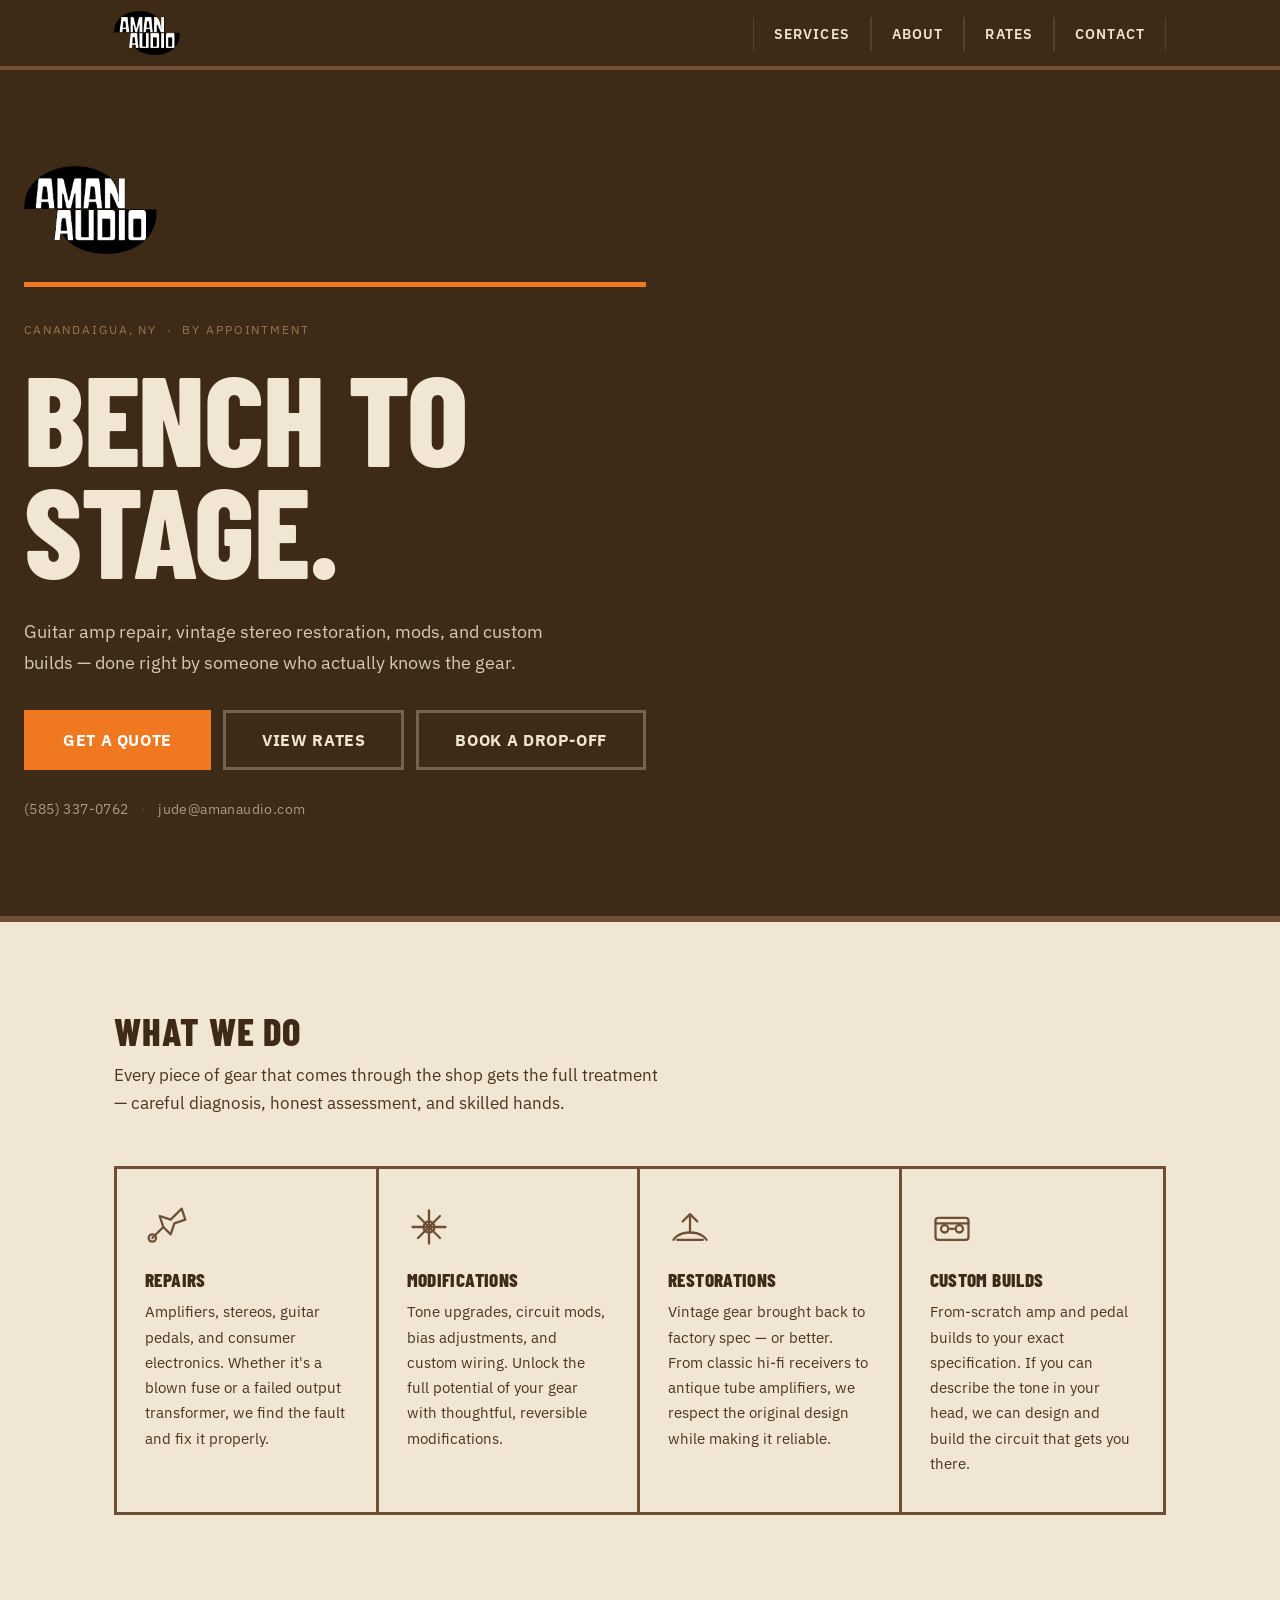
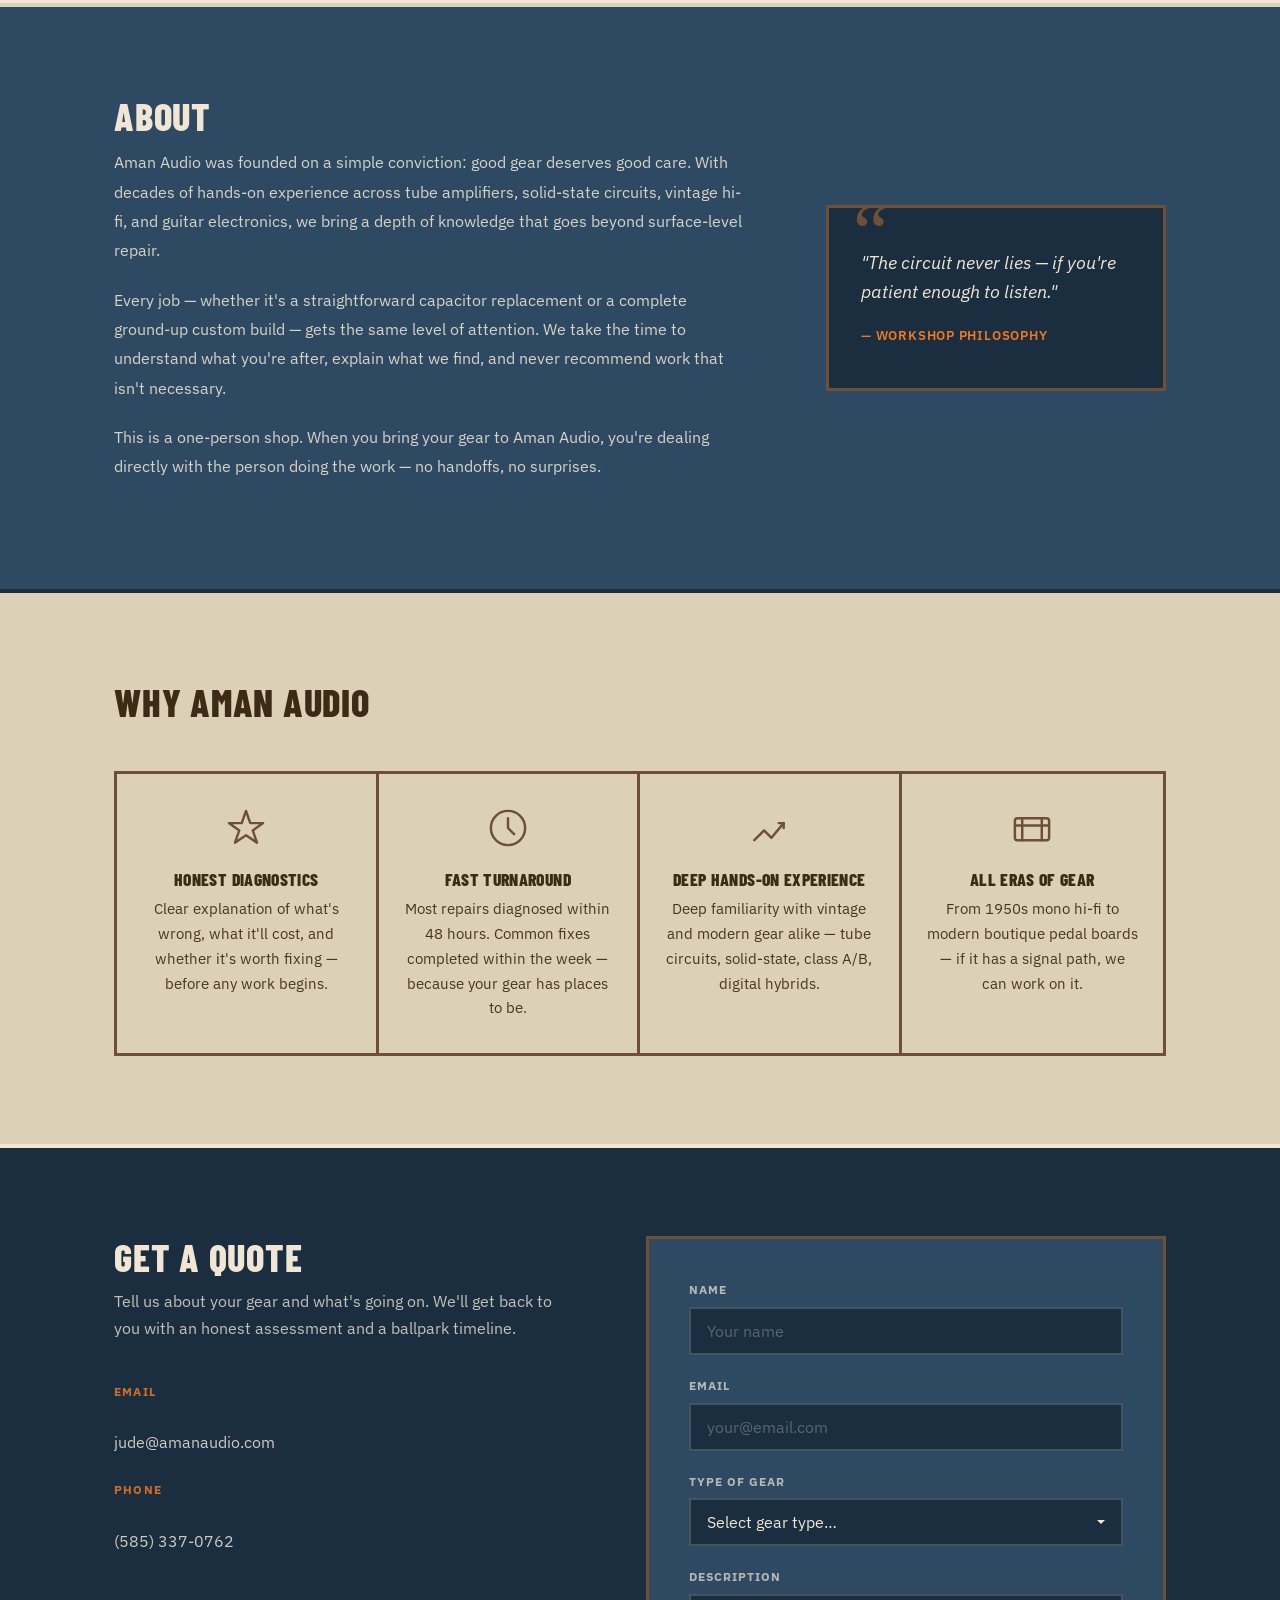
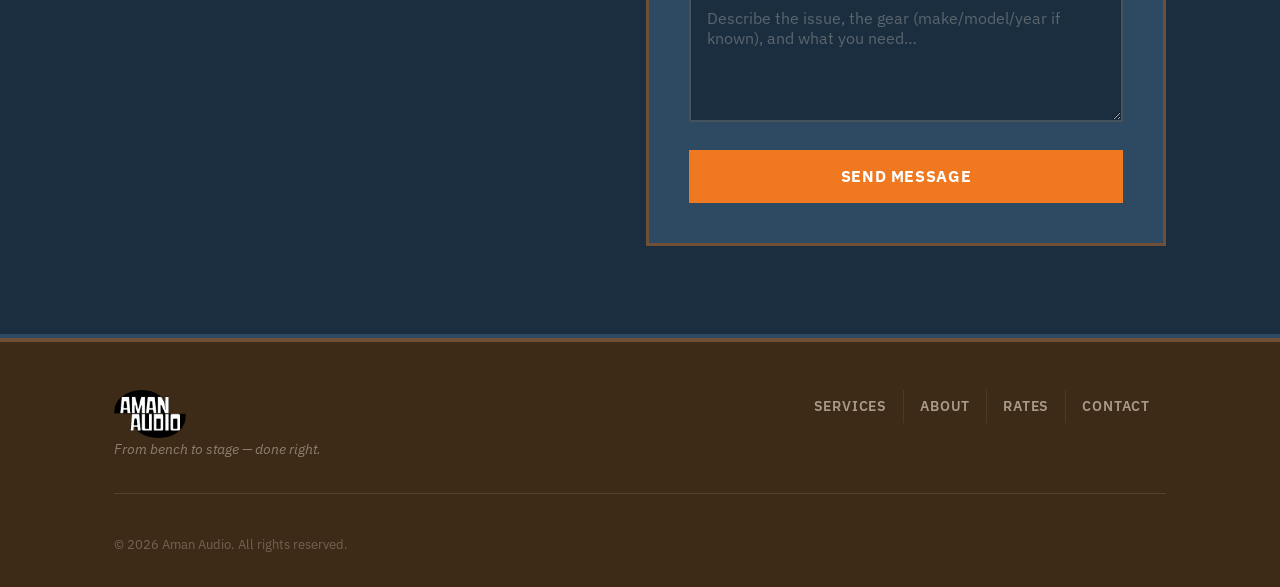
==== index.html @ 3441ac10 "Restore original brown/cream/blue color scheme and fonts Reverts main site back to Barlow Condensed " ====
<!DOCTYPE html>
<html lang="en">
<head>
  <meta charset="UTF-8" />
  <meta name="viewport" content="width=device-width, initial-scale=1.0" />
  <title>Aman Audio | Guitar Amp Repair, Stereo Restoration &amp; Custom Builds</title>
  <meta name="description" content="Expert guitar amplifier repair, vintage stereo restoration, electronics mods, and custom builds. Aman Audio — honest diagnostics, fast turnaround." />

  <!-- Canonical -->
  <link rel="canonical" href="https://amanaudio.com/" />

  <!-- Open Graph -->
  <meta property="og:type" content="website" />
  <meta property="og:title" content="Aman Audio | Guitar Amp Repair, Stereo Restoration &amp; Custom Builds" />
  <meta property="og:description" content="Expert guitar amplifier repair, vintage stereo restoration, electronics mods, and custom builds. Aman Audio — honest diagnostics, fast turnaround." />
  <meta property="og:image" content="https://amanaudio.com/logo.png" />
  <meta property="og:url" content="https://amanaudio.com/" />

  <!-- Twitter Card -->
  <meta name="twitter:card" content="summary" />
  <meta name="twitter:title" content="Aman Audio | Guitar Amp Repair, Stereo Restoration &amp; Custom Builds" />
  <meta name="twitter:description" content="Expert guitar amplifier repair, vintage stereo restoration, electronics mods, and custom builds. Aman Audio — honest diagnostics, fast turnaround." />

  <!-- Structured Data: LocalBusiness -->
  <script type="application/ld+json">
  {
    "@context": "https://schema.org",
    "@type": "LocalBusiness",
    "name": "Aman Audio",
    "description": "Expert guitar amplifier repair, vintage stereo restoration, electronics modifications, and custom builds.",
    "url": "https://amanaudio.com/",
    "image": "https://amanaudio.com/logo.png",
    "telephone": "+15853370762",
    "email": "jude@amanaudio.com",
    "serviceType": [
      "Guitar Amplifier Repair",
      "Stereo Restoration",
      "Electronics Modification",
      "Custom Builds",
      "Guitar Pedal Repair"
    ],
    "slogan": "From bench to stage — done right."
  }
  </script>

  <link rel="preconnect" href="https://fonts.googleapis.com" />
  <link rel="preconnect" href="https://fonts.gstatic.com" crossorigin />
  <link href="https://fonts.googleapis.com/css2?family=Barlow+Condensed:wght@700;800&family=IBM+Plex+Sans:wght@400;500;600&display=swap" rel="stylesheet" />
  <link rel="stylesheet" href="style.css" />
</head>
<body>

  <!-- HEADER / NAV -->
  <header class="site-header" id="top">
    <nav class="nav-inner">
      <a href="#top" class="logo"><img src="logo-bw.png" alt="Aman Audio" class="logo-img" /></a>
      <button class="nav-toggle" aria-label="Toggle navigation" aria-expanded="false">
        <span></span><span></span><span></span>
      </button>
      <ul class="nav-links">
        <li><a href="#services">Services</a></li>
        <li><a href="#about">About</a></li>
        <li><a href="rates.html">Rates</a></li>
        <li><a href="#contact">Contact</a></li>
      </ul>
    </nav>
  </header>

  <main>

    <!-- HERO -->
    <section class="hero" id="hero">
      <div class="hero-content">
        <img src="logo-bw.png" alt="Aman Audio" class="hero-logo" />
        <div class="hero-rule"></div>
        <div class="hero-location">Canandaigua, NY &nbsp;·&nbsp; By Appointment</div>
        <h1 class="hero-title">BENCH TO<br>STAGE.</h1>
        <p class="hero-body">
          Guitar amp repair, vintage stereo restoration, mods, and custom builds —
          done right by someone who actually knows the gear.
        </p>
        <div class="hero-actions">
          <a href="#contact" class="btn btn-primary">Get a Quote</a>
          <a href="rates.html" class="btn btn-secondary">View Rates</a>
          <a href="https://calendly.com/jude-aman123/30min" class="btn btn-secondary" target="_blank" rel="noopener">Book a Drop-Off</a>
        </div>
        <div class="hero-contact">
          <a href="tel:+15853370762">(585) 337-0762</a>
          <span class="hero-contact-divider">·</span>
          <a href="mailto:jude@amanaudio.com">jude@amanaudio.com</a>
        </div>
      </div>
    </section>

    <!-- SERVICES -->
    <section class="services" id="services">
      <div class="container">
        <h2 class="section-title">What We Do</h2>
        <p class="section-subtitle">Every piece of gear that comes through the shop gets the full treatment — careful diagnosis, honest assessment, and skilled hands.</p>
        <div class="services-grid">

          <article class="service-card">
            <div class="service-icon">
              <svg viewBox="0 0 48 48" fill="none" xmlns="http://www.w3.org/2000/svg" aria-hidden="true">
                <path d="M8 36L20 24M20 24L16 12L28 16L40 4L44 16L32 20L28 32L20 24Z" stroke="currentColor" stroke-width="2.5" stroke-linecap="round" stroke-linejoin="round"/>
                <circle cx="8" cy="36" r="4" stroke="currentColor" stroke-width="2.5"/>
              </svg>
            </div>
            <h3>Repairs</h3>
            <p>Amplifiers, stereos, guitar pedals, and consumer electronics. Whether it's a blown fuse or a failed output transformer, we find the fault and fix it properly.</p>
          </article>

          <article class="service-card">
            <div class="service-icon">
              <svg viewBox="0 0 48 48" fill="none" xmlns="http://www.w3.org/2000/svg" aria-hidden="true">
                <path d="M6 24H42M24 6V42M12 12L36 36M36 12L12 36" stroke="currentColor" stroke-width="2.5" stroke-linecap="round"/>
                <circle cx="24" cy="24" r="6" stroke="currentColor" stroke-width="2.5"/>
              </svg>
            </div>
            <h3>Modifications</h3>
            <p>Tone upgrades, circuit mods, bias adjustments, and custom wiring. Unlock the full potential of your gear with thoughtful, reversible modifications.</p>
          </article>

          <article class="service-card">
            <div class="service-icon">
              <svg viewBox="0 0 48 48" fill="none" xmlns="http://www.w3.org/2000/svg" aria-hidden="true">
                <path d="M6 38C6 38 10 30 24 30C38 30 42 38 42 38" stroke="currentColor" stroke-width="2.5" stroke-linecap="round"/>
                <path d="M24 30V10M16 18L24 10L32 18" stroke="currentColor" stroke-width="2.5" stroke-linecap="round" stroke-linejoin="round"/>
                <path d="M10 38H38" stroke="currentColor" stroke-width="2.5" stroke-linecap="round"/>
              </svg>
            </div>
            <h3>Restorations</h3>
            <p>Vintage gear brought back to factory spec — or better. From classic hi-fi receivers to antique tube amplifiers, we respect the original design while making it reliable.</p>
          </article>

          <article class="service-card">
            <div class="service-icon">
              <svg viewBox="0 0 48 48" fill="none" xmlns="http://www.w3.org/2000/svg" aria-hidden="true">
                <rect x="6" y="14" width="36" height="24" rx="3" stroke="currentColor" stroke-width="2.5"/>
                <circle cx="16" cy="26" r="4" stroke="currentColor" stroke-width="2.5"/>
                <circle cx="32" cy="26" r="4" stroke="currentColor" stroke-width="2.5"/>
                <path d="M22 26H26M6 20H42" stroke="currentColor" stroke-width="2.5" stroke-linecap="round"/>
              </svg>
            </div>
            <h3>Custom Builds</h3>
            <p>From-scratch amp and pedal builds to your exact specification. If you can describe the tone in your head, we can design and build the circuit that gets you there.</p>
          </article>

        </div>
      </div>
    </section>

    <!-- ABOUT -->
    <section class="about" id="about">
      <div class="container">
        <div class="about-grid">
          <div class="about-text">
            <h2 class="section-title">About</h2>
            <p>
              Aman Audio was founded on a simple conviction: good gear deserves good care.
              With decades of hands-on experience across tube amplifiers, solid-state circuits,
              vintage hi-fi, and guitar electronics, we bring a depth of knowledge that goes
              beyond surface-level repair.
            </p>
            <p>
              Every job — whether it's a straightforward capacitor replacement or a complete
              ground-up custom build — gets the same level of attention. We take the time to
              understand what you're after, explain what we find, and never recommend work
              that isn't necessary.
            </p>
            <p>
              This is a one-person shop. When you bring your gear to Aman Audio, you're
              dealing directly with the person doing the work — no handoffs, no surprises.
            </p>
          </div>
          <div class="about-accent">
            <div class="about-accent-inner">
              <p class="about-quote">"The circuit never lies — if you're patient enough to listen."</p>
              <span class="about-attr">— Workshop philosophy</span>
            </div>
          </div>
        </div>
      </div>
    </section>

    <!-- WHY AMAN AUDIO -->
    <section class="why" id="why">
      <div class="container">
        <h2 class="section-title">Why Aman Audio</h2>
        <div class="why-grid">

          <div class="why-item">
            <div class="why-icon">
              <svg viewBox="0 0 36 36" fill="none" xmlns="http://www.w3.org/2000/svg" aria-hidden="true">
                <path d="M18 4L21.5 14H32L23.5 20L27 30L18 24L9 30L12.5 20L4 14H14.5L18 4Z" stroke="currentColor" stroke-width="2" stroke-linejoin="round"/>
              </svg>
            </div>
            <h3>Honest Diagnostics</h3>
            <p>Clear explanation of what's wrong, what it'll cost, and whether it's worth fixing — before any work begins.</p>
          </div>

          <div class="why-item">
            <div class="why-icon">
              <svg viewBox="0 0 36 36" fill="none" xmlns="http://www.w3.org/2000/svg" aria-hidden="true">
                <circle cx="18" cy="18" r="14" stroke="currentColor" stroke-width="2"/>
                <path d="M18 10V18L23 23" stroke="currentColor" stroke-width="2" stroke-linecap="round" stroke-linejoin="round"/>
              </svg>
            </div>
            <h3>Fast Turnaround</h3>
            <p>Most repairs diagnosed within 48 hours. Common fixes completed within the week — because your gear has places to be.</p>
          </div>

          <div class="why-item">
            <div class="why-icon">
              <svg viewBox="0 0 36 36" fill="none" xmlns="http://www.w3.org/2000/svg" aria-hidden="true">
                <path d="M6 28L14 20L20 26L30 14" stroke="currentColor" stroke-width="2" stroke-linecap="round" stroke-linejoin="round"/>
                <path d="M26 14H30V18" stroke="currentColor" stroke-width="2" stroke-linecap="round" stroke-linejoin="round"/>
              </svg>
            </div>
            <h3>Deep Hands-On Experience</h3>
            <p>Deep familiarity with vintage and modern gear alike — tube circuits, solid-state, class A/B, digital hybrids.</p>
          </div>

          <div class="why-item">
            <div class="why-icon">
              <svg viewBox="0 0 36 36" fill="none" xmlns="http://www.w3.org/2000/svg" aria-hidden="true">
                <rect x="4" y="10" width="28" height="18" rx="2" stroke="currentColor" stroke-width="2"/>
                <path d="M4 16H32M10 10V28M26 10V28" stroke="currentColor" stroke-width="2" stroke-linecap="round"/>
              </svg>
            </div>
            <h3>All Eras of Gear</h3>
            <p>From 1950s mono hi-fi to modern boutique pedal boards — if it has a signal path, we can work on it.</p>
          </div>

        </div>
      </div>
    </section>

    <!-- CONTACT -->
    <section class="contact" id="contact" aria-label="Contact and quote request">
      <div class="container">
        <div class="contact-grid">
          <div class="contact-info">
            <h2 class="section-title">Get a Quote</h2>
            <p>Tell us about your gear and what's going on. We'll get back to you with an honest assessment and a ballpark timeline.</p>
            <div class="contact-details">
              <p>
                <strong>Email</strong><br />
                <a href="mailto:jude@amanaudio.com">jude@amanaudio.com</a>
              </p>
              <p>
                <strong>Phone</strong><br />
                <a href="tel:+15853370762">(585) 337-0762</a>
              </p>
            </div>
          </div>

          <form class="contact-form" name="quote" method="POST" action="/thank-you.html" netlify netlify-honeypot="bot-field">
            <input type="hidden" name="form-name" value="quote" />
            <p class="hidden" aria-hidden="true">
              <label>Don't fill this out: <input name="bot-field" /></label>
            </p>

            <div class="form-group">
              <label for="name">Name</label>
              <input type="text" id="name" name="name" placeholder="Your name" required />
            </div>

            <div class="form-group">
              <label for="email">Email</label>
              <input type="email" id="email" name="email" placeholder="your@email.com" required />
            </div>

            <div class="form-group">
              <label for="gear-type">Type of Gear</label>
              <select id="gear-type" name="gear-type" required>
                <option value="" disabled selected>Select gear type…</option>
                <option value="guitar-amp">Guitar Amplifier</option>
                <option value="bass-amp">Bass Amplifier</option>
                <option value="pedal">Guitar Pedal / Effect</option>
                <option value="stereo-receiver">Stereo Receiver / Integrated Amp</option>
                <option value="turntable">Turntable</option>
                <option value="speakers">Speakers</option>
                <option value="custom-build">Custom Build Request</option>
                <option value="other">Other Electronics</option>
              </select>
            </div>

            <div class="form-group">
              <label for="description">Description</label>
              <textarea id="description" name="description" placeholder="Describe the issue, the gear (make/model/year if known), and what you need…" rows="5" required></textarea>
            </div>

            <button type="submit" class="btn btn-primary btn-full">Send Message</button>
          </form>
        </div>
      </div>
    </section>

  </main>

  <!-- FOOTER -->
  <footer class="site-footer">
    <div class="container">
      <div class="footer-inner">
        <div class="footer-brand">
          <img src="logo-bw.png" alt="Aman Audio" class="logo-img footer-logo-img" />
          <p class="footer-tagline">From bench to stage — done right.</p>
        </div>
        <nav class="footer-nav" aria-label="Footer navigation">
          <a href="#services">Services</a>
          <a href="#about">About</a>
          <a href="rates.html">Rates</a>
          <a href="#contact">Contact</a>
        </nav>
      </div>
      <p class="footer-copy">&copy; 2026 Aman Audio. All rights reserved.</p>
    </div>
  </footer>

  <script src="main.js"></script>
</body>
</html>
---- style.css ----
/* ===========================
   DESIGN SYSTEM
   =========================== */
:root {
  --brown:       #6f5037;   /* anchor brown */
  --brown-dark:  #3d2a17;   /* deep brown — header, footer */
  --brown-light: #9a7450;   /* lighter brown for accents */
  --blue:        #658fab;   /* dusty blue */
  --blue-dark:   #2e4a62;   /* deep blue — dark sections */
  --blue-deeper: #1a2e40;   /* very deep blue — contact */
  --amber:       #f07820;   /* CTA / highlight */
  --cream:       #f0e6d3;   /* light section bg */
  --cream-dark:  #ddd0b8;   /* alternate light bg */
  --text-dark:   #1e1008;   /* on light backgrounds */
  --text-mid:    #4a3520;   /* secondary text on light */
  --text-light:  #f0e6d3;   /* on dark backgrounds */

  --font-heading: 'Barlow Condensed', 'Arial Narrow', sans-serif;
  --font-body:    'IBM Plex Sans', system-ui, sans-serif;

  --transition: 200ms ease;
}

/* ===========================
   RESET & BASE
   =========================== */
*, *::before, *::after {
  box-sizing: border-box;
  margin: 0;
  padding: 0;
}

html {
  scroll-behavior: smooth;
  font-size: 16px;
}

body {
  font-family: var(--font-body);
  color: var(--text-dark);
  background: var(--brown-dark);
  line-height: 1.65;
  -webkit-font-smoothing: antialiased;
}

img { max-width: 100%; display: block; }
a   { color: inherit; text-decoration: none; }
ul  { list-style: none; }

/* ===========================
   TYPOGRAPHY
   =========================== */
h1, h2, h3 {
  font-family: var(--font-heading);
  font-weight: 800;
  line-height: 1.1;
  text-transform: uppercase;
  letter-spacing: 0.02em;
}

.section-title {
  font-size: clamp(1.75rem, 3vw, 2.5rem);
  margin-bottom: 0.6rem;
}

.section-subtitle {
  max-width: 56ch;
  margin-bottom: 3rem;
  font-size: 1.05rem;
}

/* ===========================
   UTILITIES
   =========================== */
.container {
  max-width: 1100px;
  margin: 0 auto;
  padding: 0 1.5rem;
}

.hidden { display: none; }

/* ===========================
   BUTTONS
   =========================== */
.btn {
  display: inline-block;
  padding: 0.85rem 2.25rem;
  font-family: var(--font-body);
  font-size: 1rem;
  font-weight: 700;
  cursor: pointer;
  transition: background var(--transition), color var(--transition), border-color var(--transition);
  border: 3px solid transparent;
  text-align: center;
  letter-spacing: 0.04em;
  text-transform: uppercase;
}

.btn-primary {
  background: var(--amber);
  color: #fff;
  border-color: var(--amber);
}

.btn-primary:hover,
.btn-primary:focus-visible {
  background: transparent;
  color: var(--amber);
}

.btn-secondary {
  background: transparent;
  color: var(--cream);
  border-color: rgba(240, 230, 211, 0.3);
}

.btn-secondary:hover,
.btn-secondary:focus-visible {
  border-color: var(--cream);
  color: var(--cream);
}

.btn-full {
  width: 100%;
  display: block;
}

/* ===========================
   HEADER / NAV
   =========================== */
.site-header {
  position: sticky;
  top: 0;
  z-index: 100;
  background: var(--brown-dark);
  border-bottom: 4px solid var(--brown);
}

.nav-inner {
  max-width: 1100px;
  margin: 0 auto;
  padding: 0 1.5rem;
  display: flex;
  align-items: center;
  justify-content: space-between;
  height: 66px;
}

.logo {
  display: flex;
  align-items: center;
}

.logo-img {
  height: 44px;
  width: auto;
  display: block;
  transition: opacity var(--transition);
}

.logo:hover .logo-img { opacity: 0.85; }

.nav-links {
  display: flex;
  gap: 0;
  align-items: center;
}

.nav-links a {
  color: var(--text-light);
  font-size: 0.88rem;
  font-weight: 600;
  letter-spacing: 0.08em;
  text-transform: uppercase;
  padding: 0.5rem 1.25rem;
  border-left: 1px solid rgba(240, 230, 211, 0.12);
  transition: background var(--transition), color var(--transition);
}

.nav-links a:last-child {
  border-right: 1px solid rgba(240, 230, 211, 0.12);
}

.nav-links a:hover,
.nav-links a:focus-visible {
  background: var(--brown);
  color: var(--cream);
}

/* Mobile nav toggle */
.nav-toggle {
  display: none;
  flex-direction: column;
  gap: 5px;
  background: none;
  border: none;
  cursor: pointer;
  padding: 4px;
}

.nav-toggle span {
  display: block;
  width: 24px;
  height: 2px;
  background: var(--text-light);
  transition: transform var(--transition), opacity var(--transition);
}

.nav-toggle.open span:nth-child(1) { transform: translateY(7px) rotate(45deg); }
.nav-toggle.open span:nth-child(2) { opacity: 0; }
.nav-toggle.open span:nth-child(3) { transform: translateY(-7px) rotate(-45deg); }

/* ===========================
   HERO
   =========================== */
.hero {
  position: relative;
  min-height: 88vh;
  display: flex;
  align-items: center;
  background: var(--brown-dark);
  border-bottom: 6px solid var(--brown);
  padding: 6rem 1.5rem;
}

.hero-content {
  position: relative;
  z-index: 1;
  max-width: 720px;
}

.hero-logo {
  height: clamp(56px, 8vw, 88px);
  width: auto;
  margin-bottom: 0;
}

.hero-rule {
  width: 100%;
  height: 5px;
  background: var(--amber);
  margin: 1.75rem 0 2rem;
}

.hero-location {
  font-size: 0.78rem;
  letter-spacing: 0.15em;
  text-transform: uppercase;
  color: var(--brown-light);
  margin-bottom: 1.25rem;
}

.hero-title {
  display: block;
  font-size: clamp(4rem, 10vw, 8rem);
  line-height: 0.88;
  color: var(--cream);
  letter-spacing: -0.01em;
  margin-bottom: 2rem;
  text-transform: uppercase;
}

.hero-body {
  color: var(--cream);
  opacity: 0.85;
  font-size: 1.1rem;
  max-width: 50ch;
  margin-bottom: 2rem;
  line-height: 1.75;
}

.hero-actions {
  display: flex;
  gap: 0.75rem;
  flex-wrap: wrap;
  margin-bottom: 1.75rem;
}

.hero-contact {
  display: flex;
  align-items: center;
  gap: 0.75rem;
  font-size: 0.85rem;
  letter-spacing: 0.03em;
}

.hero-contact a {
  color: var(--cream);
  opacity: 0.6;
  transition: opacity var(--transition);
}

.hero-contact a:hover { opacity: 1; }

.hero-contact-divider {
  color: var(--brown);
}

/* ===========================
   SERVICES — cream block
   =========================== */
.services {
  background: var(--cream);
  padding: 5.5rem 0;
  border-bottom: 4px solid var(--cream-dark);
}

.services .section-title { color: var(--brown-dark); }
.services .section-subtitle { color: var(--text-mid); }

.services-grid {
  display: grid;
  grid-template-columns: repeat(4, 1fr);
  gap: 0;
  border: 3px solid var(--brown);
}

.service-card {
  background: var(--cream);
  padding: 2.25rem 1.75rem;
  border-right: 3px solid var(--brown);
  transition: background var(--transition);
}

.service-card:last-child {
  border-right: none;
}

.service-card:hover {
  background: var(--brown-dark);
}

.service-card:hover h3,
.service-card:hover p,
.service-card:hover .service-icon {
  color: var(--cream);
}

.service-icon {
  width: 44px;
  height: 44px;
  color: var(--brown);
  margin-bottom: 1.25rem;
  transition: color var(--transition);
}

.service-card h3 {
  font-family: var(--font-heading);
  font-size: 1.2rem;
  color: var(--brown-dark);
  margin-bottom: 0.6rem;
  transition: color var(--transition);
}

.service-card p {
  color: var(--text-mid);
  font-size: 0.93rem;
  line-height: 1.7;
  transition: color var(--transition);
}

/* ===========================
   ABOUT — blue block
   =========================== */
.about {
  background: var(--blue-dark);
  padding: 5.5rem 0;
  border-bottom: 4px solid var(--blue-deeper);
}

.about-grid {
  display: grid;
  grid-template-columns: 1fr 340px;
  gap: 5rem;
  align-items: center;
}

.about-text .section-title { color: var(--cream); }

.about-text p {
  color: var(--cream);
  opacity: 0.88;
  margin-bottom: 1.25rem;
  font-size: 1.02rem;
  line-height: 1.8;
}

.about-accent-inner {
  background: var(--blue-deeper);
  border: 3px solid var(--brown);
  padding: 2.5rem 2rem;
  position: relative;
}

.about-accent-inner::before {
  content: '\201C';
  position: absolute;
  top: -1rem;
  left: 1.5rem;
  font-family: Georgia, serif;
  font-size: 5rem;
  color: var(--brown);
  line-height: 1;
}

.about-quote {
  font-family: var(--font-body);
  font-style: italic;
  font-size: 1.15rem;
  color: var(--cream);
  line-height: 1.55;
  margin-bottom: 1rem;
}

.about-attr {
  font-size: 0.82rem;
  color: var(--amber);
  letter-spacing: 0.06em;
  text-transform: uppercase;
  font-weight: 600;
}

/* ===========================
   WHY AMAN AUDIO — cream-dark block
   =========================== */
.why {
  background: var(--cream-dark);
  padding: 5.5rem 0;
  border-bottom: 4px solid var(--cream);
}

.why .section-title { color: var(--brown-dark); }

.why-grid {
  display: grid;
  grid-template-columns: repeat(4, 1fr);
  gap: 0;
  margin-top: 3rem;
  border: 3px solid var(--brown);
}

.why-item {
  text-align: center;
  padding: 2rem 1.5rem;
  border-right: 3px solid var(--brown);
}

.why-item:last-child {
  border-right: none;
}

.why-icon {
  width: 44px;
  height: 44px;
  margin: 0 auto 1.25rem;
  color: var(--brown);
}

.why-item h3 {
  font-family: var(--font-heading);
  font-size: 1.1rem;
  color: var(--brown-dark);
  margin-bottom: 0.5rem;
}

.why-item p {
  color: var(--text-mid);
  font-size: 0.91rem;
  line-height: 1.7;
}

/* ===========================
   CONTACT — deep blue block
   =========================== */
.contact {
  background: var(--blue-deeper);
  padding: 5.5rem 0;
  border-bottom: 4px solid var(--blue-dark);
}

.contact-grid {
  display: grid;
  grid-template-columns: 1fr 520px;
  gap: 5rem;
  align-items: start;
}

.contact-info .section-title { color: var(--cream); }

.contact-info > p {
  color: var(--cream);
  opacity: 0.8;
  margin-bottom: 2.5rem;
  font-size: 1.02rem;
}

.contact-details p {
  color: var(--cream);
  opacity: 0.85;
  margin-bottom: 1.5rem;
  line-height: 1.6;
}

.contact-details strong {
  display: block;
  font-size: 0.78rem;
  letter-spacing: 0.1em;
  text-transform: uppercase;
  color: var(--amber);
  margin-bottom: 0.2rem;
  font-weight: 700;
}

.contact-details a {
  color: var(--cream);
  transition: color var(--transition);
}

.contact-details a:hover { color: var(--amber); }

/* Form */
.contact-form {
  background: var(--blue-dark);
  border: 3px solid var(--brown);
  padding: 2.5rem;
}

.form-group {
  margin-bottom: 1.25rem;
}

.form-group label {
  display: block;
  font-size: 0.78rem;
  font-weight: 700;
  letter-spacing: 0.08em;
  text-transform: uppercase;
  color: var(--cream);
  opacity: 0.7;
  margin-bottom: 0.45rem;
}

.form-group input,
.form-group select,
.form-group textarea {
  width: 100%;
  background: var(--blue-deeper);
  border: 2px solid rgba(240, 230, 211, 0.2);
  color: var(--text-light);
  font-family: var(--font-body);
  font-size: 0.97rem;
  padding: 0.75rem 1rem;
  transition: border-color var(--transition);
  -webkit-appearance: none;
  appearance: none;
}

.form-group select {
  background-image: url("data:image/svg+xml,%3Csvg xmlns='http://www.w3.org/2000/svg' width='16' height='16' viewBox='0 0 16 16'%3E%3Cpath fill='%23f0e6d3' d='M4 6l4 4 4-4'/%3E%3C/svg%3E");
  background-repeat: no-repeat;
  background-position: right 0.75rem center;
  padding-right: 2.5rem;
  cursor: pointer;
}

.form-group select option {
  background: var(--blue-deeper);
  color: var(--text-light);
}

.form-group input::placeholder,
.form-group textarea::placeholder {
  color: rgba(240, 230, 211, 0.3);
}

.form-group input:focus,
.form-group select:focus,
.form-group textarea:focus {
  outline: none;
  border-color: var(--amber);
}

.form-group textarea {
  resize: vertical;
  min-height: 120px;
}

/* ===========================
   FOOTER — brown-dark block
   =========================== */
.site-footer {
  background: var(--brown-dark);
  border-top: 4px solid var(--brown);
  padding: 3rem 0 2rem;
}

.footer-inner {
  display: flex;
  align-items: flex-start;
  justify-content: space-between;
  gap: 2rem;
  margin-bottom: 2.5rem;
  padding-bottom: 2rem;
  border-bottom: 1px solid rgba(240, 230, 211, 0.12);
}

.footer-brand .logo {
  margin-bottom: 0.5rem;
}

.footer-logo-img {
  height: 48px;
  width: auto;
}

.footer-tagline {
  color: var(--cream);
  opacity: 0.45;
  font-style: italic;
  font-size: 0.88rem;
}

.footer-nav {
  display: flex;
  gap: 0;
  align-items: center;
  flex-wrap: wrap;
  align-self: flex-start;
}

.footer-nav a {
  color: var(--cream);
  opacity: 0.6;
  font-size: 0.85rem;
  font-weight: 600;
  letter-spacing: 0.06em;
  text-transform: uppercase;
  padding: 0.35rem 1rem;
  border-left: 1px solid rgba(240, 230, 211, 0.15);
  transition: opacity var(--transition), color var(--transition);
}

.footer-nav a:first-child { border-left: none; }

.footer-nav a:hover {
  opacity: 1;
  color: var(--amber);
}

.footer-copy {
  color: var(--cream);
  opacity: 0.3;
  font-size: 0.8rem;
}

/* ===========================
   RESPONSIVE
   =========================== */
@media (max-width: 960px) {
  .services-grid {
    grid-template-columns: 1fr 1fr;
  }

  .service-card:nth-child(2) { border-right: none; }
  .service-card:nth-child(3) { border-right: 3px solid var(--brown); border-top: 3px solid var(--brown); }
  .service-card:nth-child(4) { border-right: none; border-top: 3px solid var(--brown); }

  .why-grid {
    grid-template-columns: 1fr 1fr;
  }

  .why-item:nth-child(2) { border-right: none; }
  .why-item:nth-child(3) { border-right: 3px solid var(--brown); border-top: 3px solid var(--brown); }
  .why-item:nth-child(4) { border-right: none; border-top: 3px solid var(--brown); }

  .about-grid {
    grid-template-columns: 1fr;
    gap: 3rem;
  }

  .contact-grid {
    grid-template-columns: 1fr;
    gap: 3rem;
  }
}

@media (max-width: 640px) {
  .nav-toggle {
    display: flex;
  }

  .nav-links {
    display: none;
    position: absolute;
    top: 66px;
    left: 0;
    right: 0;
    background: var(--brown-dark);
    flex-direction: column;
    padding: 0;
    border-bottom: 4px solid var(--brown);
  }

  .nav-links.open {
    display: flex;
  }

  .nav-links a {
    border-left: none;
    border-right: none;
    border-top: 1px solid rgba(240, 230, 211, 0.1);
    padding: 1rem 1.5rem;
    text-align: left;
  }

  .nav-inner {
    position: relative;
  }

  .hero {
    min-height: 80vh;
    padding: 5rem 1.5rem;
  }

  .services,
  .about,
  .why,
  .contact {
    padding: 4rem 0;
  }

  .services-grid {
    grid-template-columns: 1fr;
  }

  .service-card {
    border-right: none;
    border-bottom: 3px solid var(--brown);
  }

  .service-card:last-child { border-bottom: none; }

  /* Reset nth-child overrides at mobile */
  .service-card:nth-child(3) { border-top: none; }

  .why-grid {
    grid-template-columns: 1fr;
  }

  .why-item {
    border-right: none;
    border-bottom: 3px solid var(--brown);
  }

  .why-item:last-child { border-bottom: none; }

  .why-item:nth-child(3) { border-top: none; }

  .contact-form { padding: 1.75rem; }

  .footer-inner {
    flex-direction: column;
    gap: 1.5rem;
  }

  .footer-nav {
    gap: 0;
  }

  .footer-nav a:first-child {
    border-left: 1px solid rgba(240, 230, 211, 0.15);
  }
}
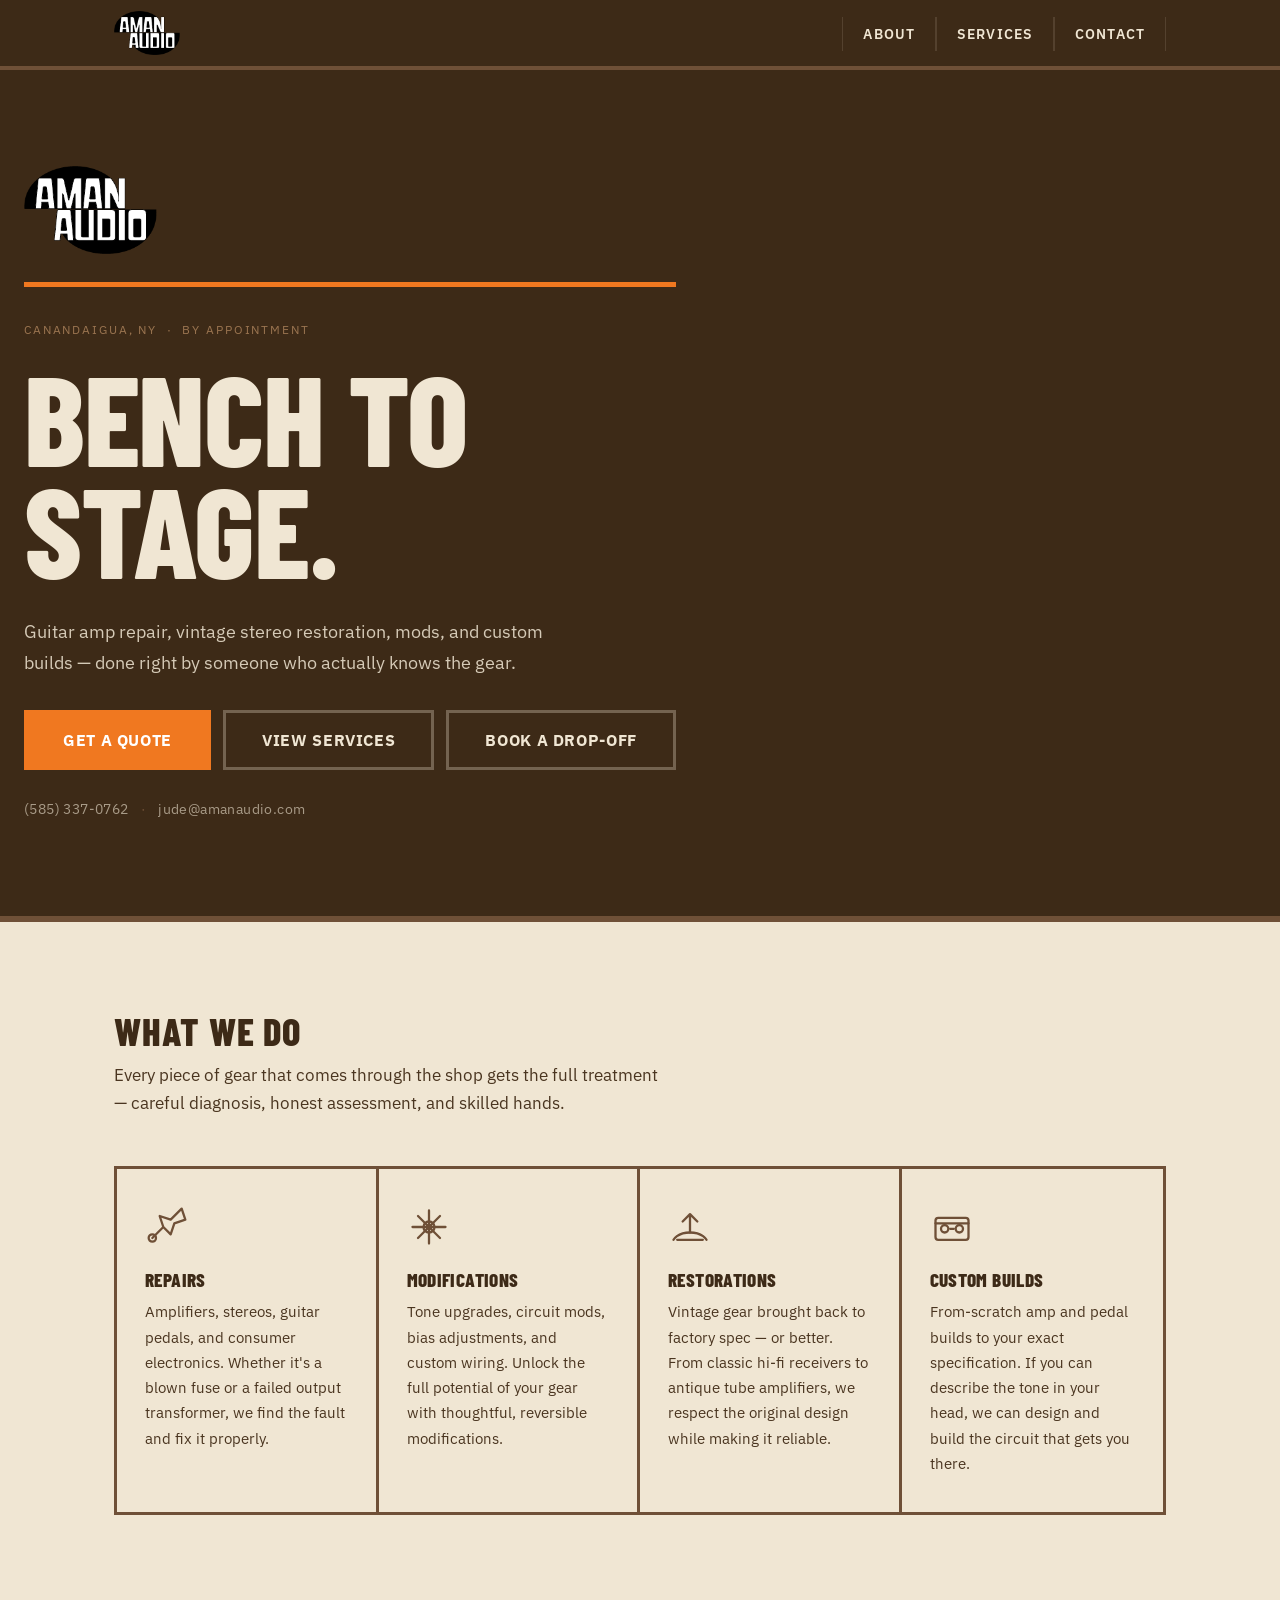
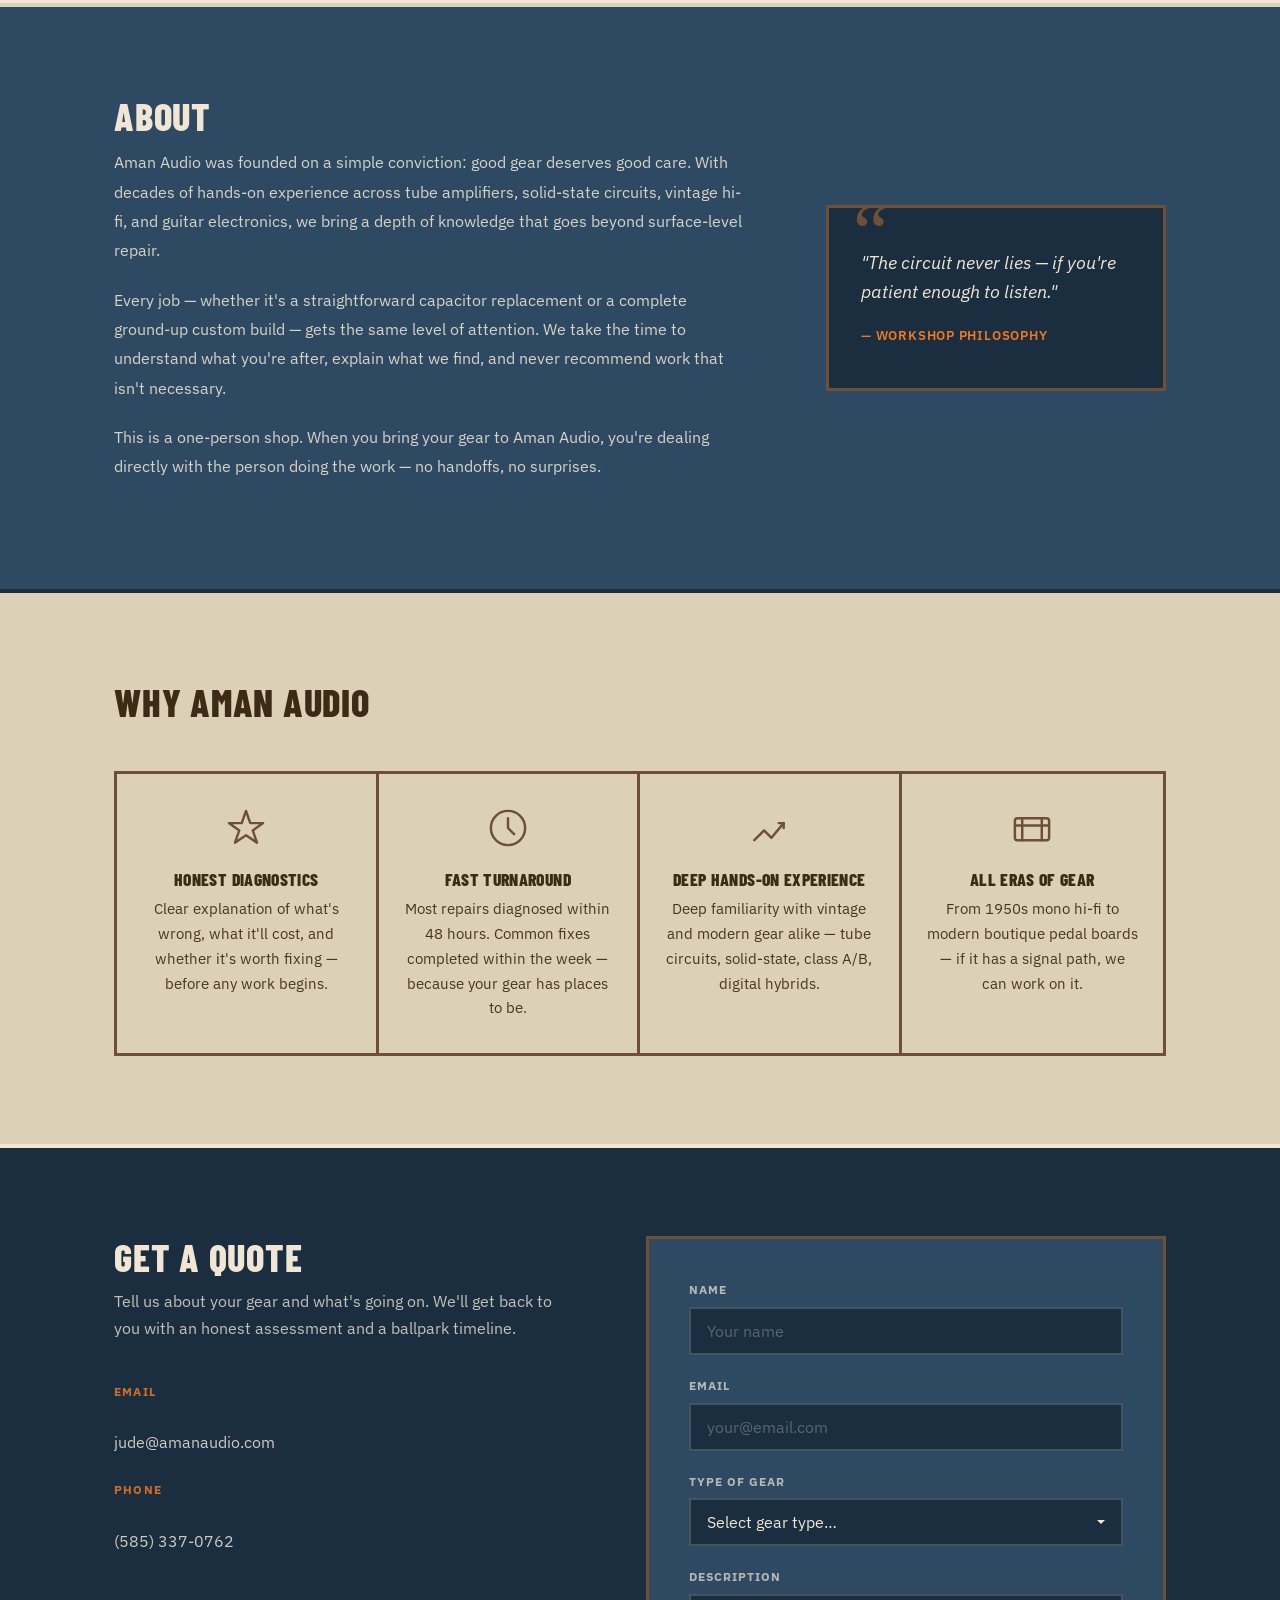
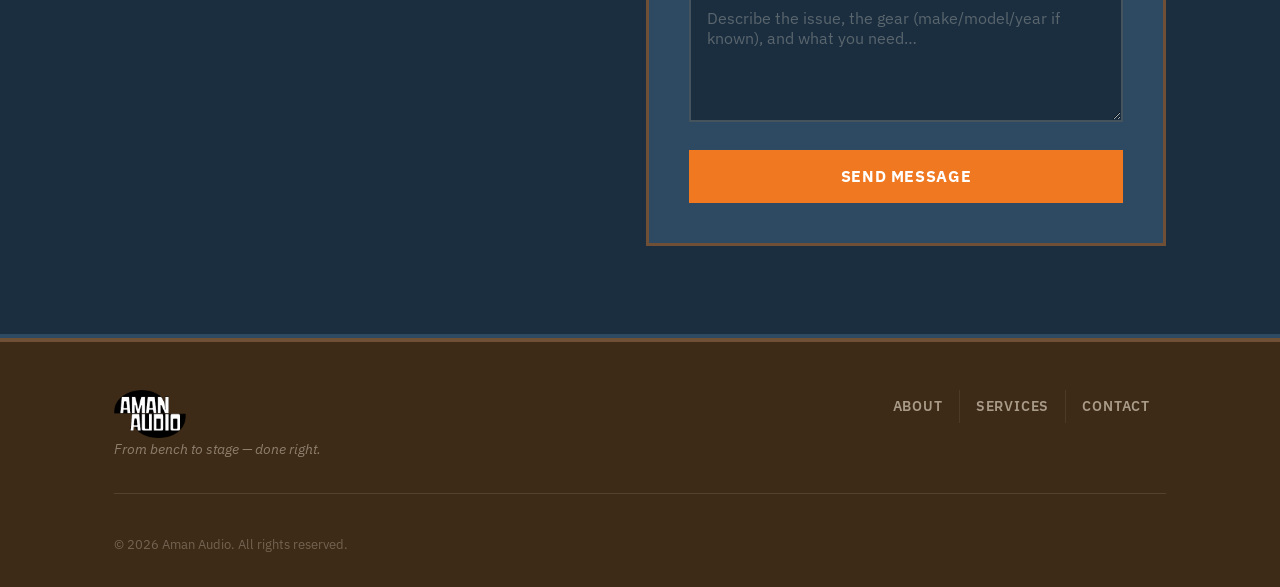
==== commit 6fd6c834: "Replace rates page with services page, remove public pricing - Add services.html with service descri" ====
--- a/index.html
+++ b/index.html
@@ -58,9 +58,8 @@
         <span></span><span></span><span></span>
       </button>
       <ul class="nav-links">
-        <li><a href="#services">Services</a></li>
-        <li><a href="#about">About</a></li>
-        <li><a href="rates.html">Rates</a></li>
+        <li><a href="/about.html">About</a></li>
+        <li><a href="services.html">Services</a></li>
         <li><a href="#contact">Contact</a></li>
       </ul>
     </nav>
@@ -81,7 +80,7 @@
         </p>
         <div class="hero-actions">
           <a href="#contact" class="btn btn-primary">Get a Quote</a>
-          <a href="rates.html" class="btn btn-secondary">View Rates</a>
+          <a href="services.html" class="btn btn-secondary">View Services</a>
           <a href="https://calendly.com/jude-aman123/30min" class="btn btn-secondary" target="_blank" rel="noopener">Book a Drop-Off</a>
         </div>
         <div class="hero-contact">
@@ -308,9 +307,8 @@
           <p class="footer-tagline">From bench to stage — done right.</p>
         </div>
         <nav class="footer-nav" aria-label="Footer navigation">
-          <a href="#services">Services</a>
-          <a href="#about">About</a>
-          <a href="rates.html">Rates</a>
+          <a href="/about.html">About</a>
+          <a href="services.html">Services</a>
           <a href="#contact">Contact</a>
         </nav>
       </div>
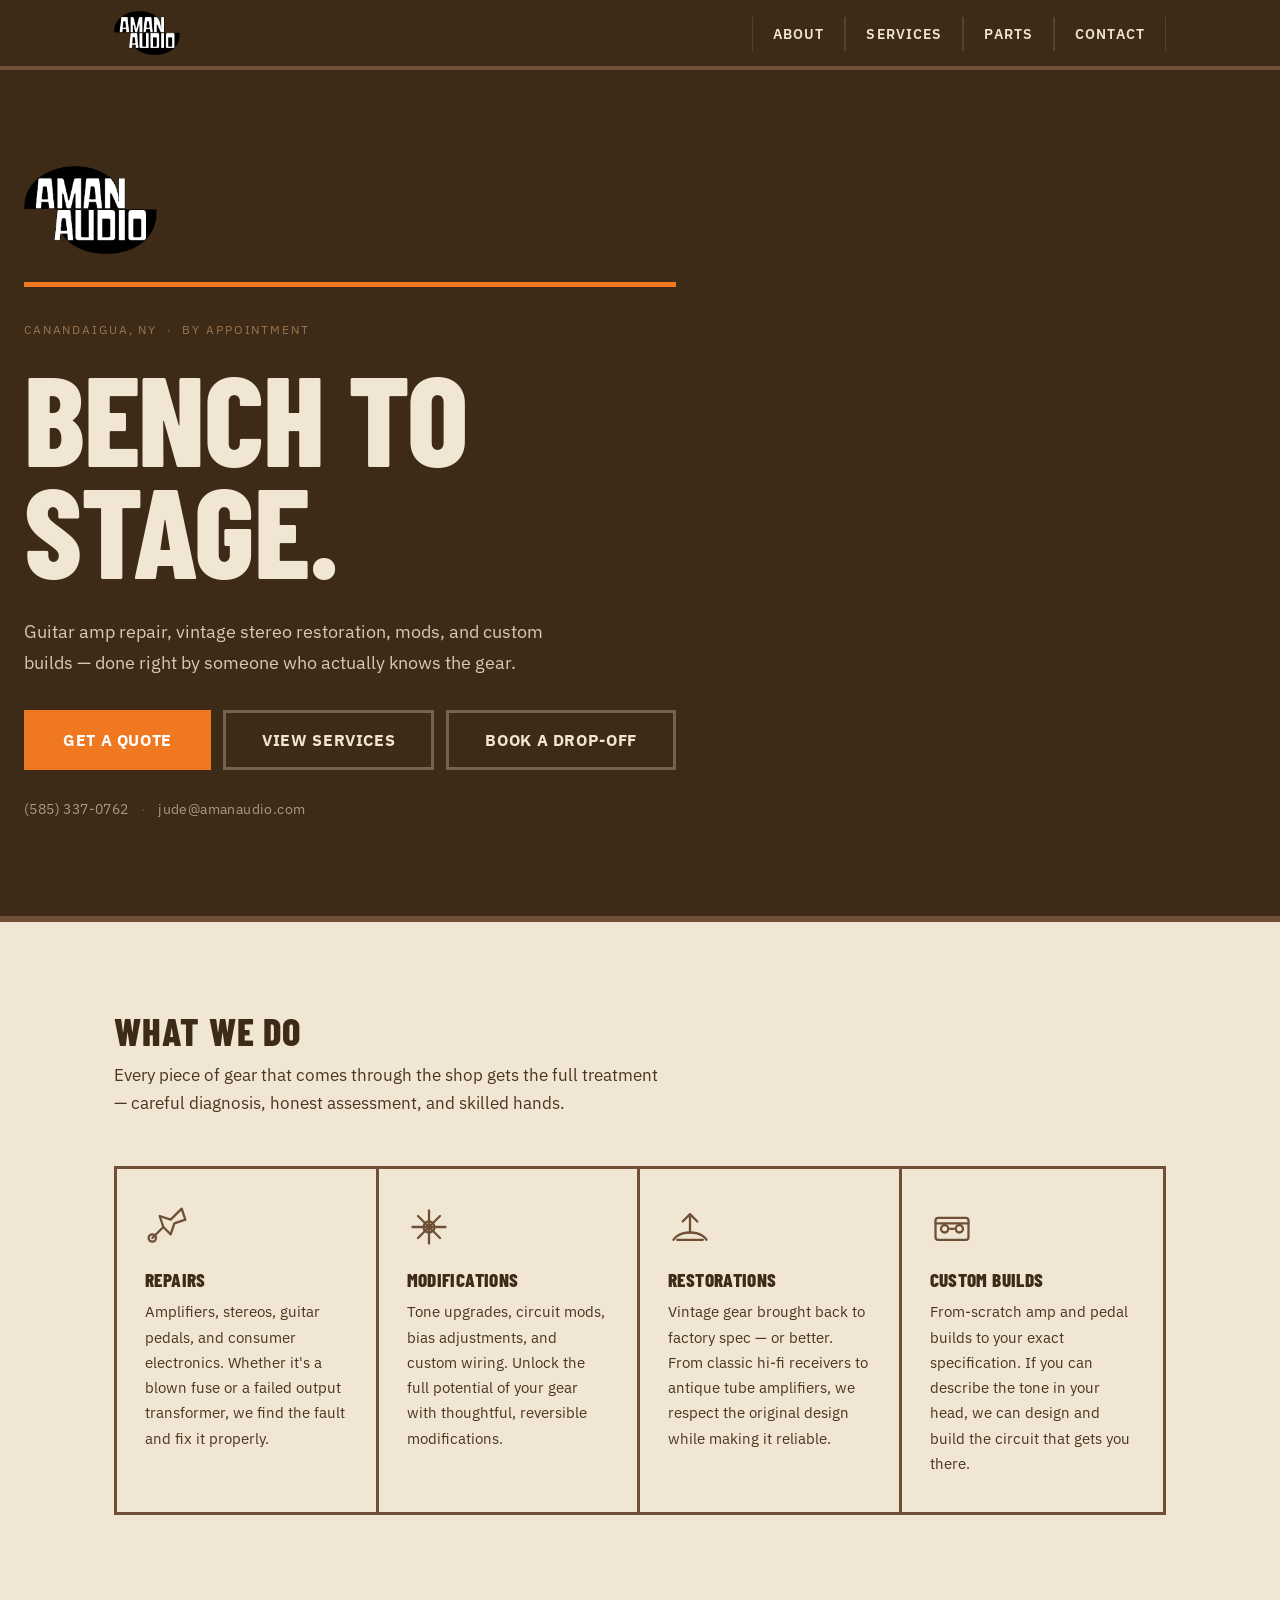
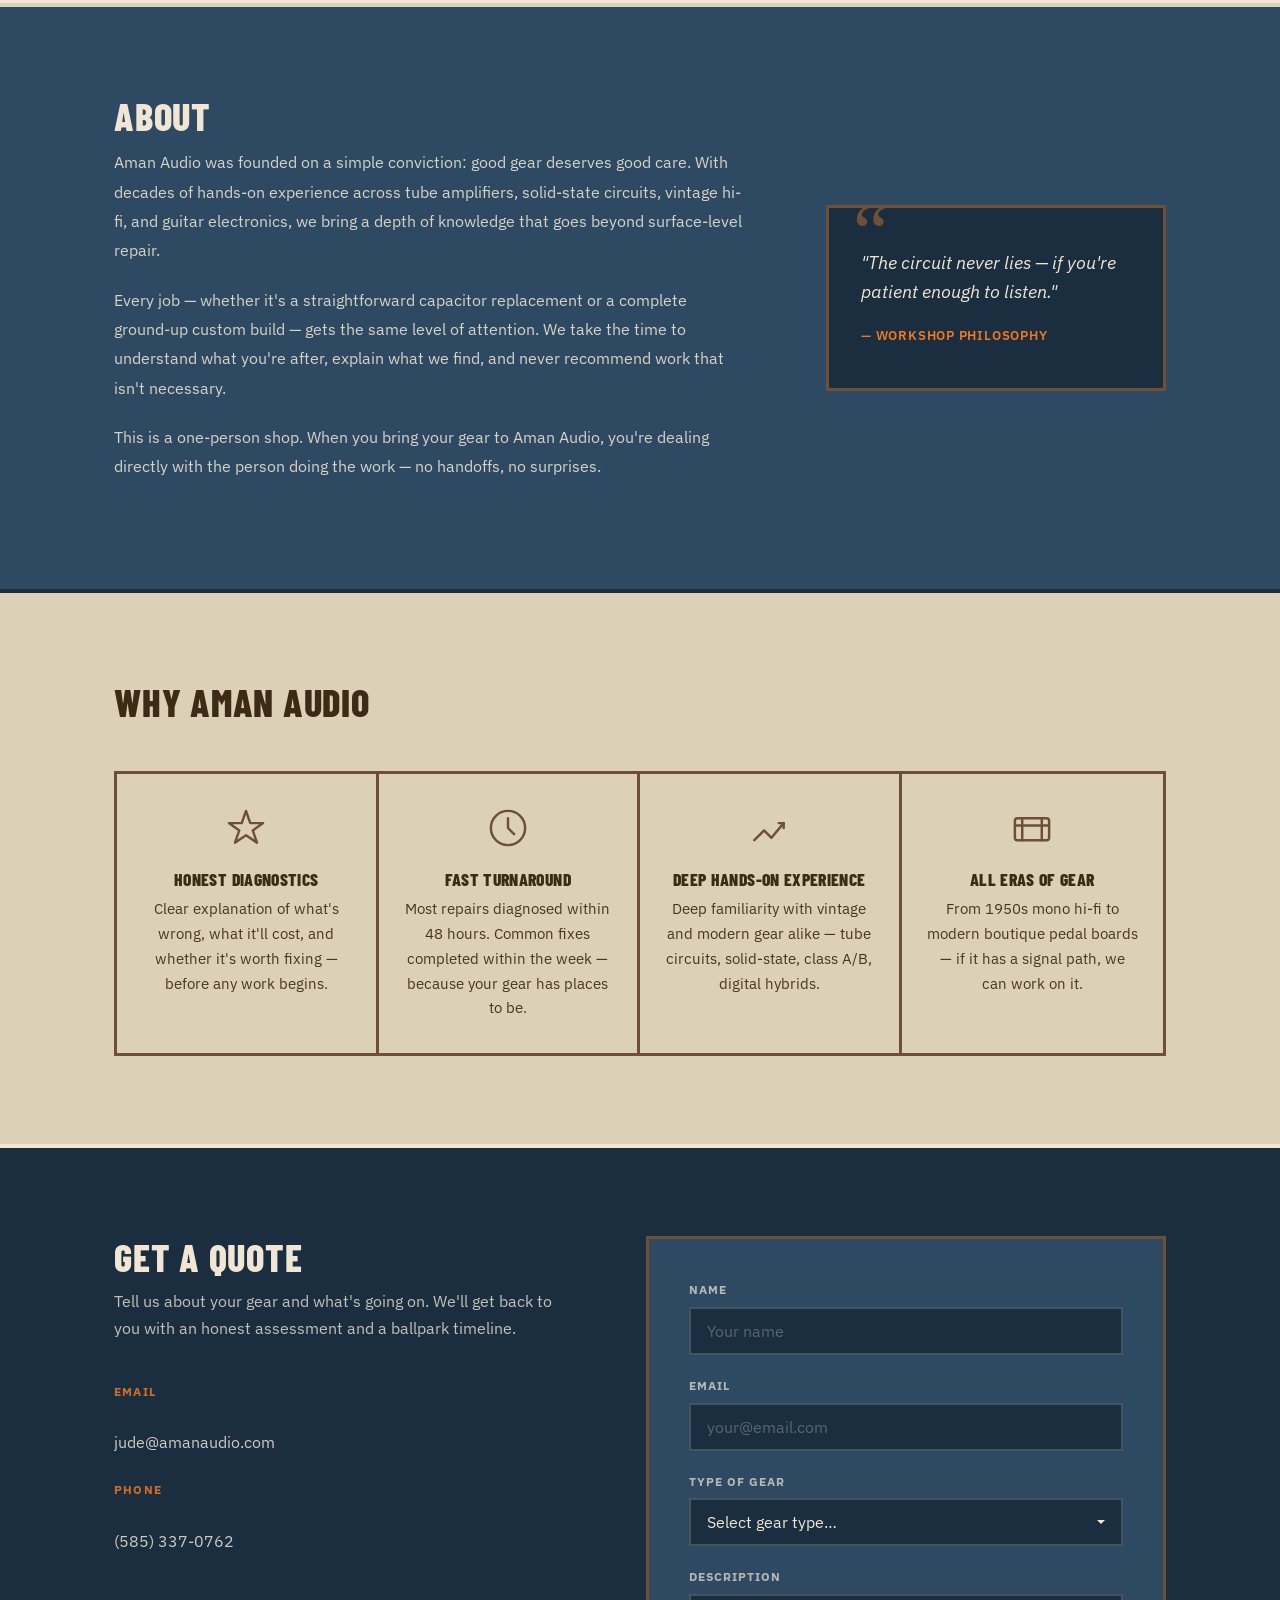
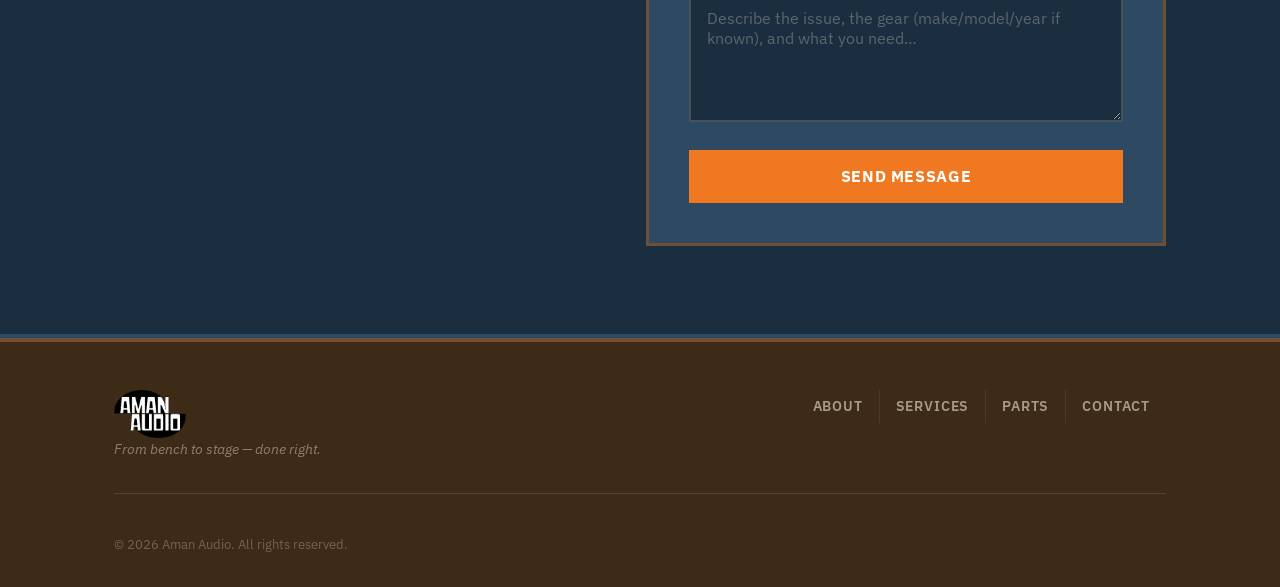
==== commit 7d8b02aa: "Add parts compendium page with 72 indexed parts New page at /parts.html with search, category filter" ====
--- a/index.html
+++ b/index.html
@@ -60,6 +60,7 @@
       <ul class="nav-links">
         <li><a href="/about.html">About</a></li>
         <li><a href="services.html">Services</a></li>
+        <li><a href="/parts.html">Parts</a></li>
         <li><a href="#contact">Contact</a></li>
       </ul>
     </nav>
@@ -309,6 +310,7 @@
         <nav class="footer-nav" aria-label="Footer navigation">
           <a href="/about.html">About</a>
           <a href="services.html">Services</a>
+          <a href="/parts.html">Parts</a>
           <a href="#contact">Contact</a>
         </nav>
       </div>
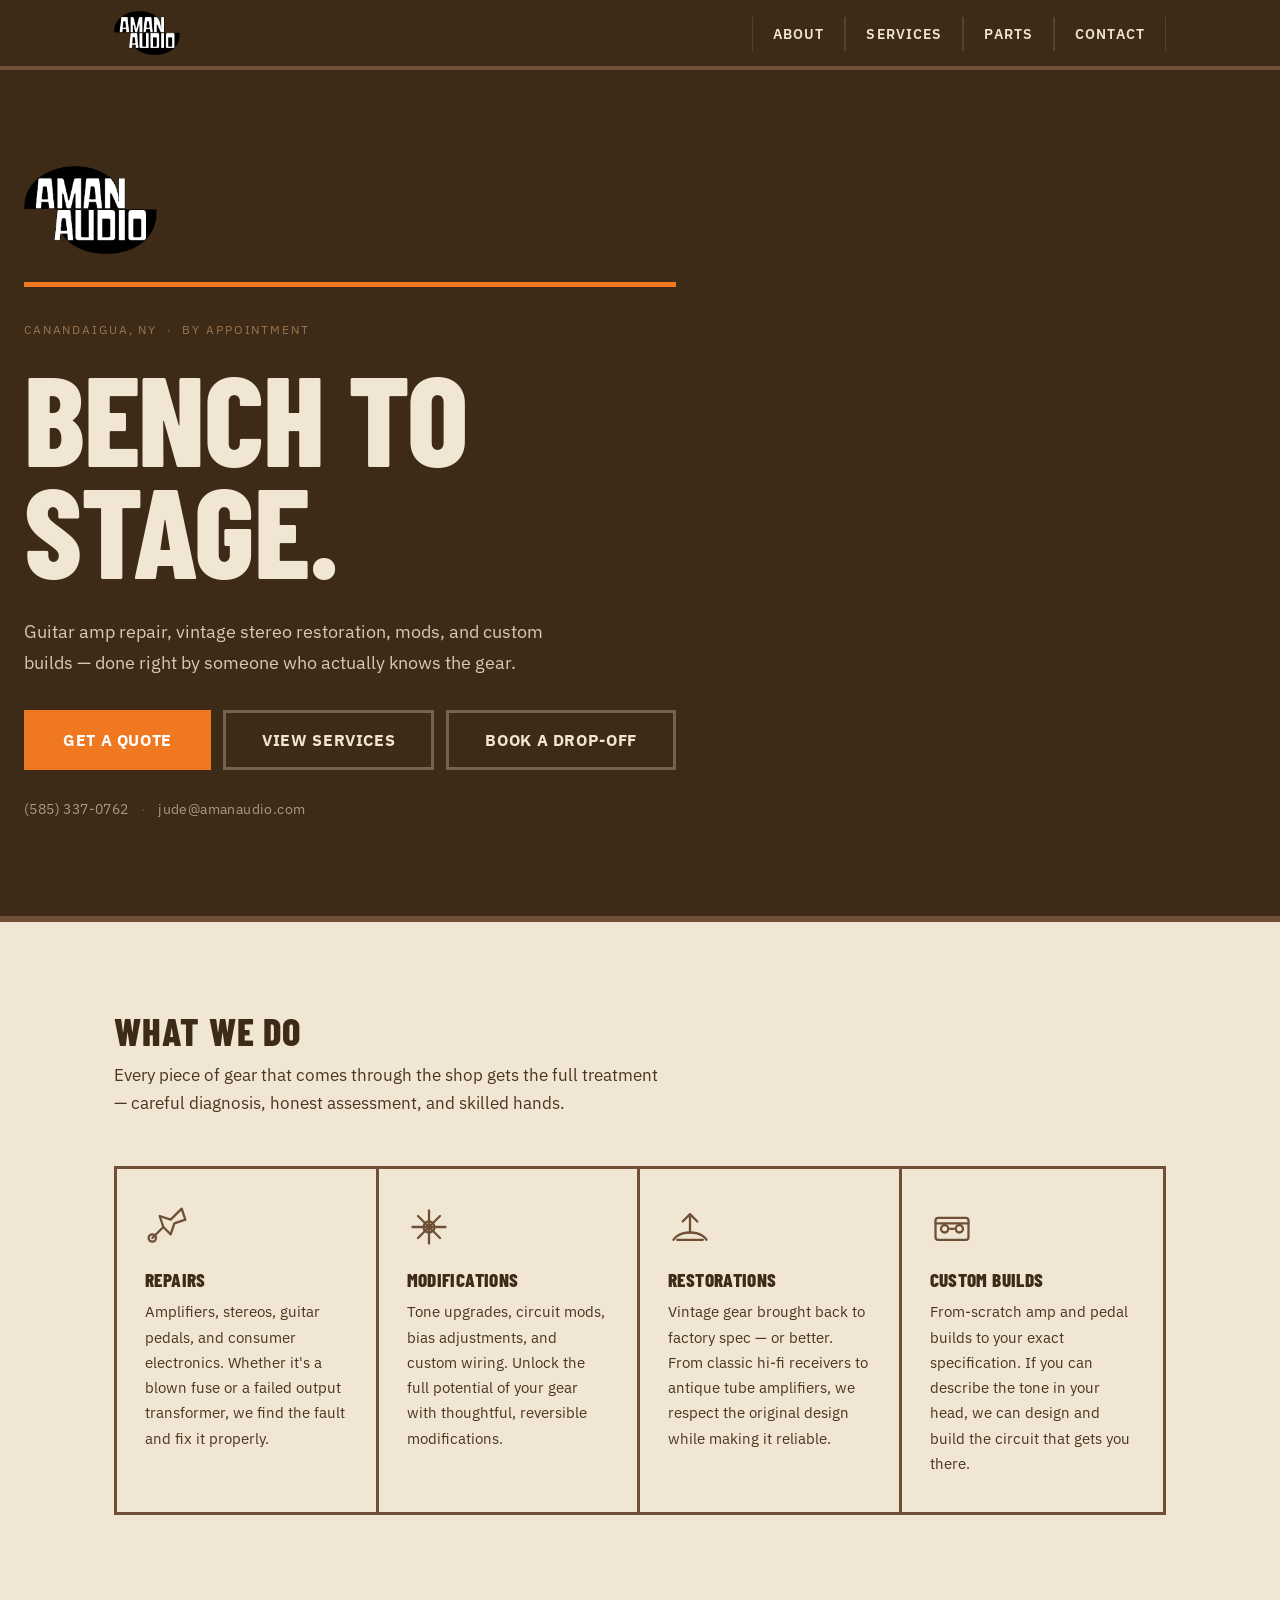
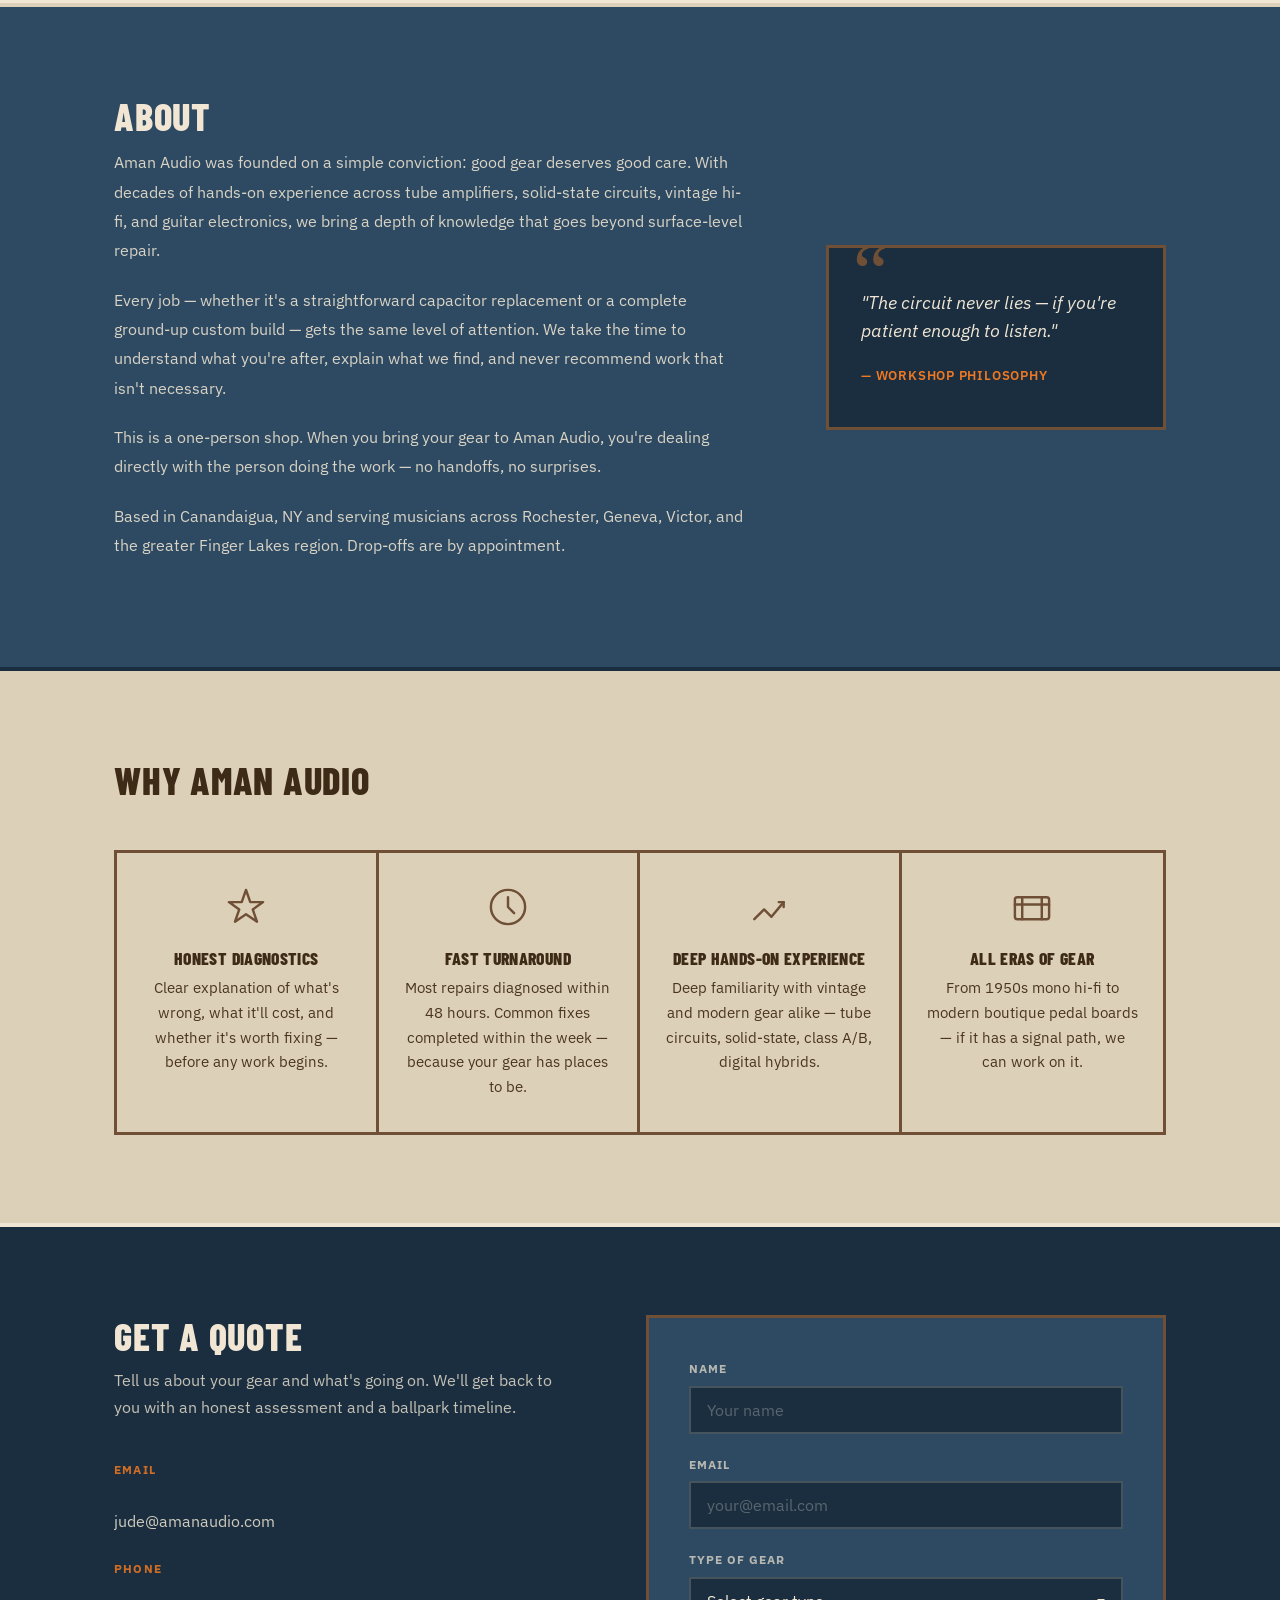
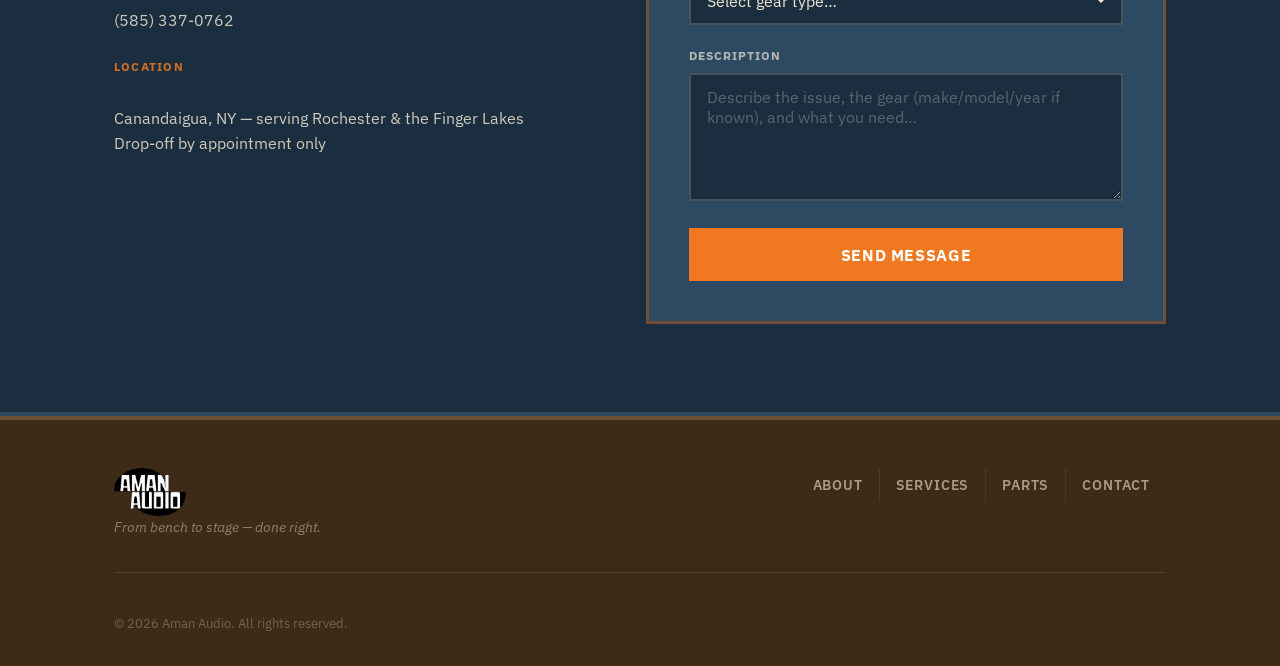
==== commit 4f9ec8df: "Add local SEO: location in title/meta/schema, sitemap, robots.txt - Homepage title, description, OG/" ====
--- a/index.html
+++ b/index.html
@@ -3,23 +3,23 @@
 <head>
   <meta charset="UTF-8" />
   <meta name="viewport" content="width=device-width, initial-scale=1.0" />
-  <title>Aman Audio | Guitar Amp Repair, Stereo Restoration &amp; Custom Builds</title>
-  <meta name="description" content="Expert guitar amplifier repair, vintage stereo restoration, electronics mods, and custom builds. Aman Audio — honest diagnostics, fast turnaround." />
+  <title>Guitar Amp &amp; Pedal Repair in Canandaigua, NY | Aman Audio</title>
+  <meta name="description" content="Guitar amplifier repair, pedal repair, vintage stereo restoration, and custom builds in Canandaigua, NY — serving Rochester and the Finger Lakes. By appointment. Honest diagnostics, fast turnaround." />
 
   <!-- Canonical -->
   <link rel="canonical" href="https://amanaudio.com/" />
 
   <!-- Open Graph -->
   <meta property="og:type" content="website" />
-  <meta property="og:title" content="Aman Audio | Guitar Amp Repair, Stereo Restoration &amp; Custom Builds" />
-  <meta property="og:description" content="Expert guitar amplifier repair, vintage stereo restoration, electronics mods, and custom builds. Aman Audio — honest diagnostics, fast turnaround." />
+  <meta property="og:title" content="Guitar Amp &amp; Pedal Repair in Canandaigua, NY | Aman Audio" />
+  <meta property="og:description" content="Guitar amplifier repair, pedal repair, vintage stereo restoration, and custom builds in Canandaigua, NY — serving Rochester and the Finger Lakes. By appointment." />
   <meta property="og:image" content="https://amanaudio.com/logo.png" />
   <meta property="og:url" content="https://amanaudio.com/" />
 
   <!-- Twitter Card -->
   <meta name="twitter:card" content="summary" />
-  <meta name="twitter:title" content="Aman Audio | Guitar Amp Repair, Stereo Restoration &amp; Custom Builds" />
-  <meta name="twitter:description" content="Expert guitar amplifier repair, vintage stereo restoration, electronics mods, and custom builds. Aman Audio — honest diagnostics, fast turnaround." />
+  <meta name="twitter:title" content="Guitar Amp &amp; Pedal Repair in Canandaigua, NY | Aman Audio" />
+  <meta name="twitter:description" content="Guitar amplifier repair, pedal repair, vintage stereo restoration, and custom builds in Canandaigua, NY — serving Rochester and the Finger Lakes. By appointment." />
 
   <!-- Structured Data: LocalBusiness -->
   <script type="application/ld+json">
@@ -32,6 +32,28 @@
     "image": "https://amanaudio.com/logo.png",
     "telephone": "+15853370762",
     "email": "jude@amanaudio.com",
+    "address": {
+      "@type": "PostalAddress",
+      "addressLocality": "Canandaigua",
+      "addressRegion": "NY",
+      "postalCode": "14424",
+      "addressCountry": "US"
+    },
+    "areaServed": [
+      { "@type": "City", "name": "Canandaigua" },
+      { "@type": "City", "name": "Rochester" },
+      { "@type": "City", "name": "Geneva" },
+      { "@type": "City", "name": "Victor" },
+      { "@type": "City", "name": "Farmington" },
+      { "@type": "AdministrativeArea", "name": "Finger Lakes Region" },
+      { "@type": "AdministrativeArea", "name": "Ontario County" },
+      { "@type": "AdministrativeArea", "name": "Monroe County" }
+    ],
+    "openingHoursSpecification": {
+      "@type": "OpeningHoursSpecification",
+      "dayOfWeek": ["Monday", "Tuesday", "Wednesday", "Thursday", "Friday", "Saturday"],
+      "description": "By appointment only"
+    },
     "serviceType": [
       "Guitar Amplifier Repair",
       "Stereo Restoration",
@@ -82,7 +104,7 @@
         <div class="hero-actions">
           <a href="#contact" class="btn btn-primary">Get a Quote</a>
           <a href="services.html" class="btn btn-secondary">View Services</a>
-          <a href="https://calendly.com/jude-aman123/30min" class="btn btn-secondary" target="_blank" rel="noopener">Book a Drop-Off</a>
+          <a href="mailto:jude.aman123@gmail.com?subject=Drop-Off%20Appointment%20Request&body=Hello%2C%20I%20would%20like%20to%20schedule%20a%20time%20to%20drop%20off%20my%20____" class="btn btn-secondary">Book a Drop-Off</a>
         </div>
         <div class="hero-contact">
           <a href="tel:+15853370762">(585) 337-0762</a>
@@ -171,6 +193,10 @@
             <p>
               This is a one-person shop. When you bring your gear to Aman Audio, you're
               dealing directly with the person doing the work — no handoffs, no surprises.
+            </p>
+            <p>
+              Based in Canandaigua, NY and serving musicians across Rochester, Geneva,
+              Victor, and the greater Finger Lakes region. Drop-offs are by appointment.
             </p>
           </div>
           <div class="about-accent">
@@ -252,6 +278,11 @@
                 <strong>Phone</strong><br />
                 <a href="tel:+15853370762">(585) 337-0762</a>
               </p>
+              <p>
+                <strong>Location</strong><br />
+                Canandaigua, NY — serving Rochester &amp; the Finger Lakes<br />
+                Drop-off by appointment only
+              </p>
             </div>
           </div>
 
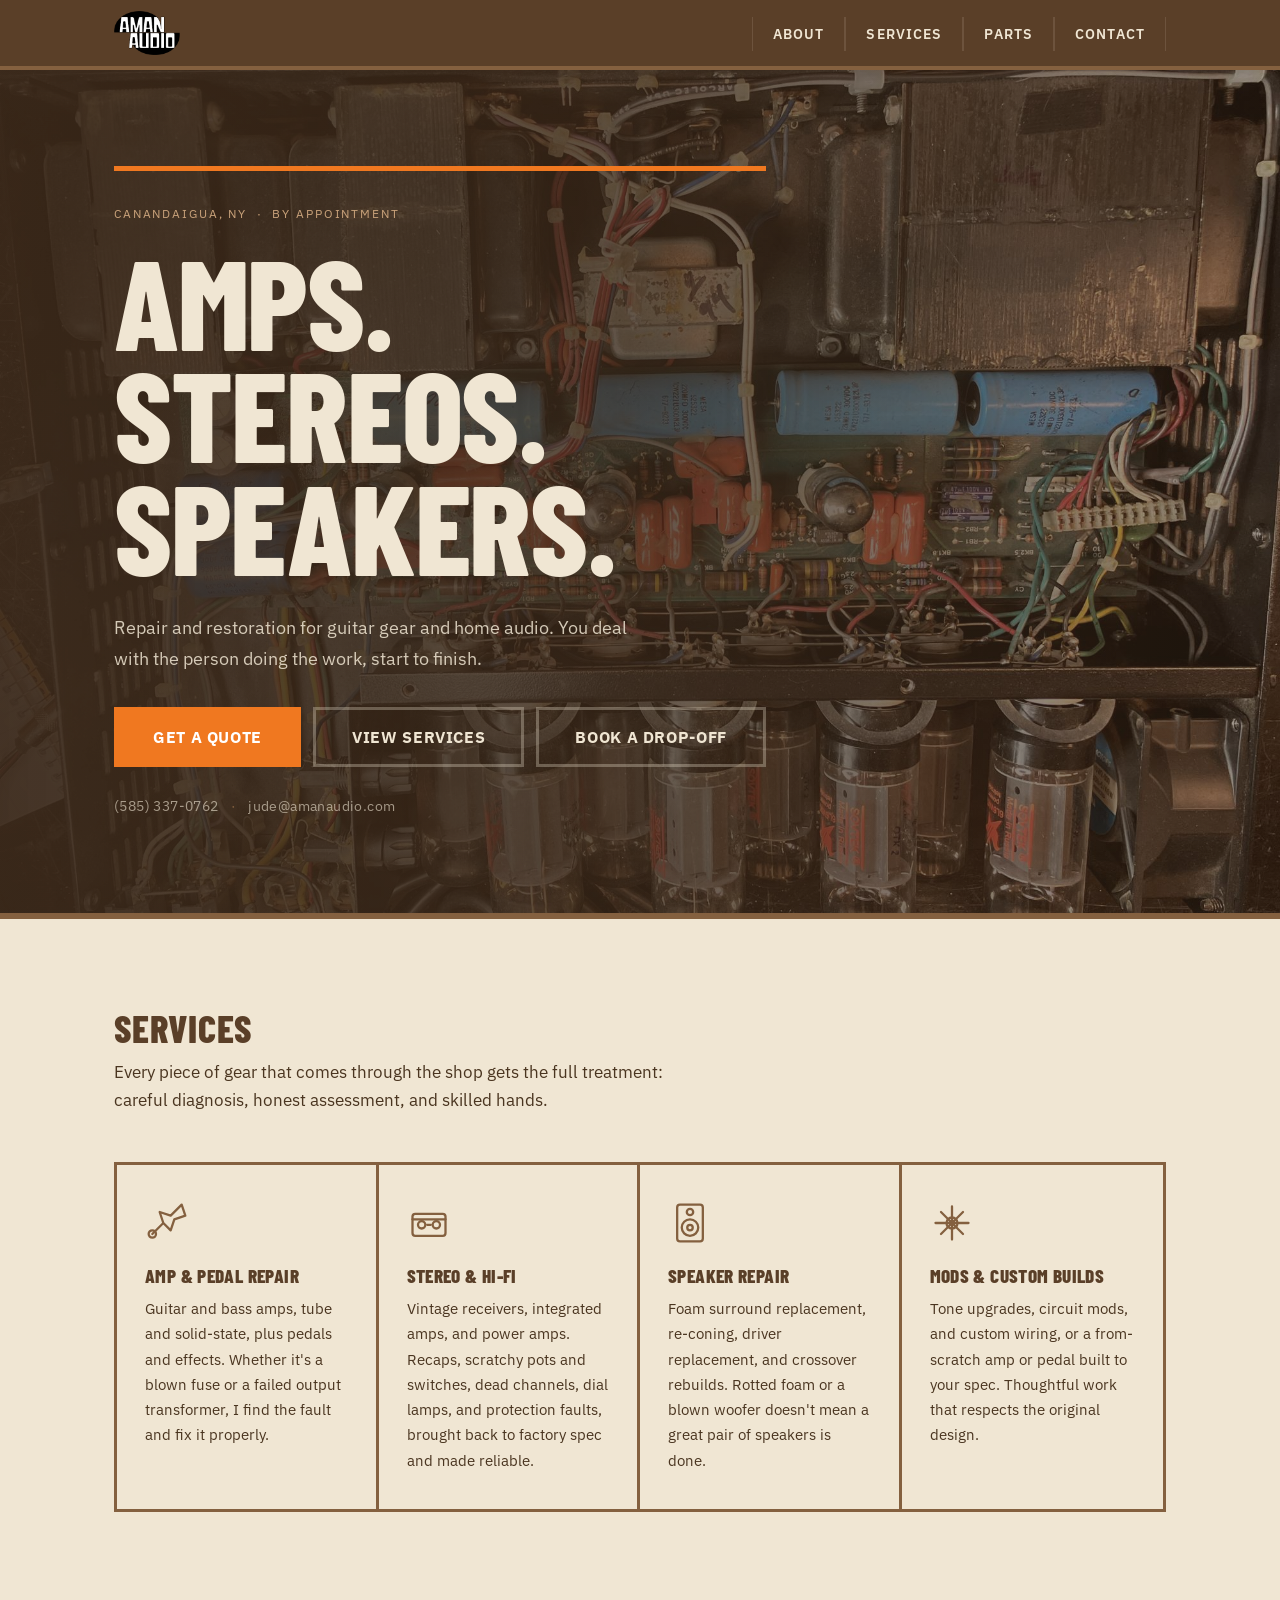
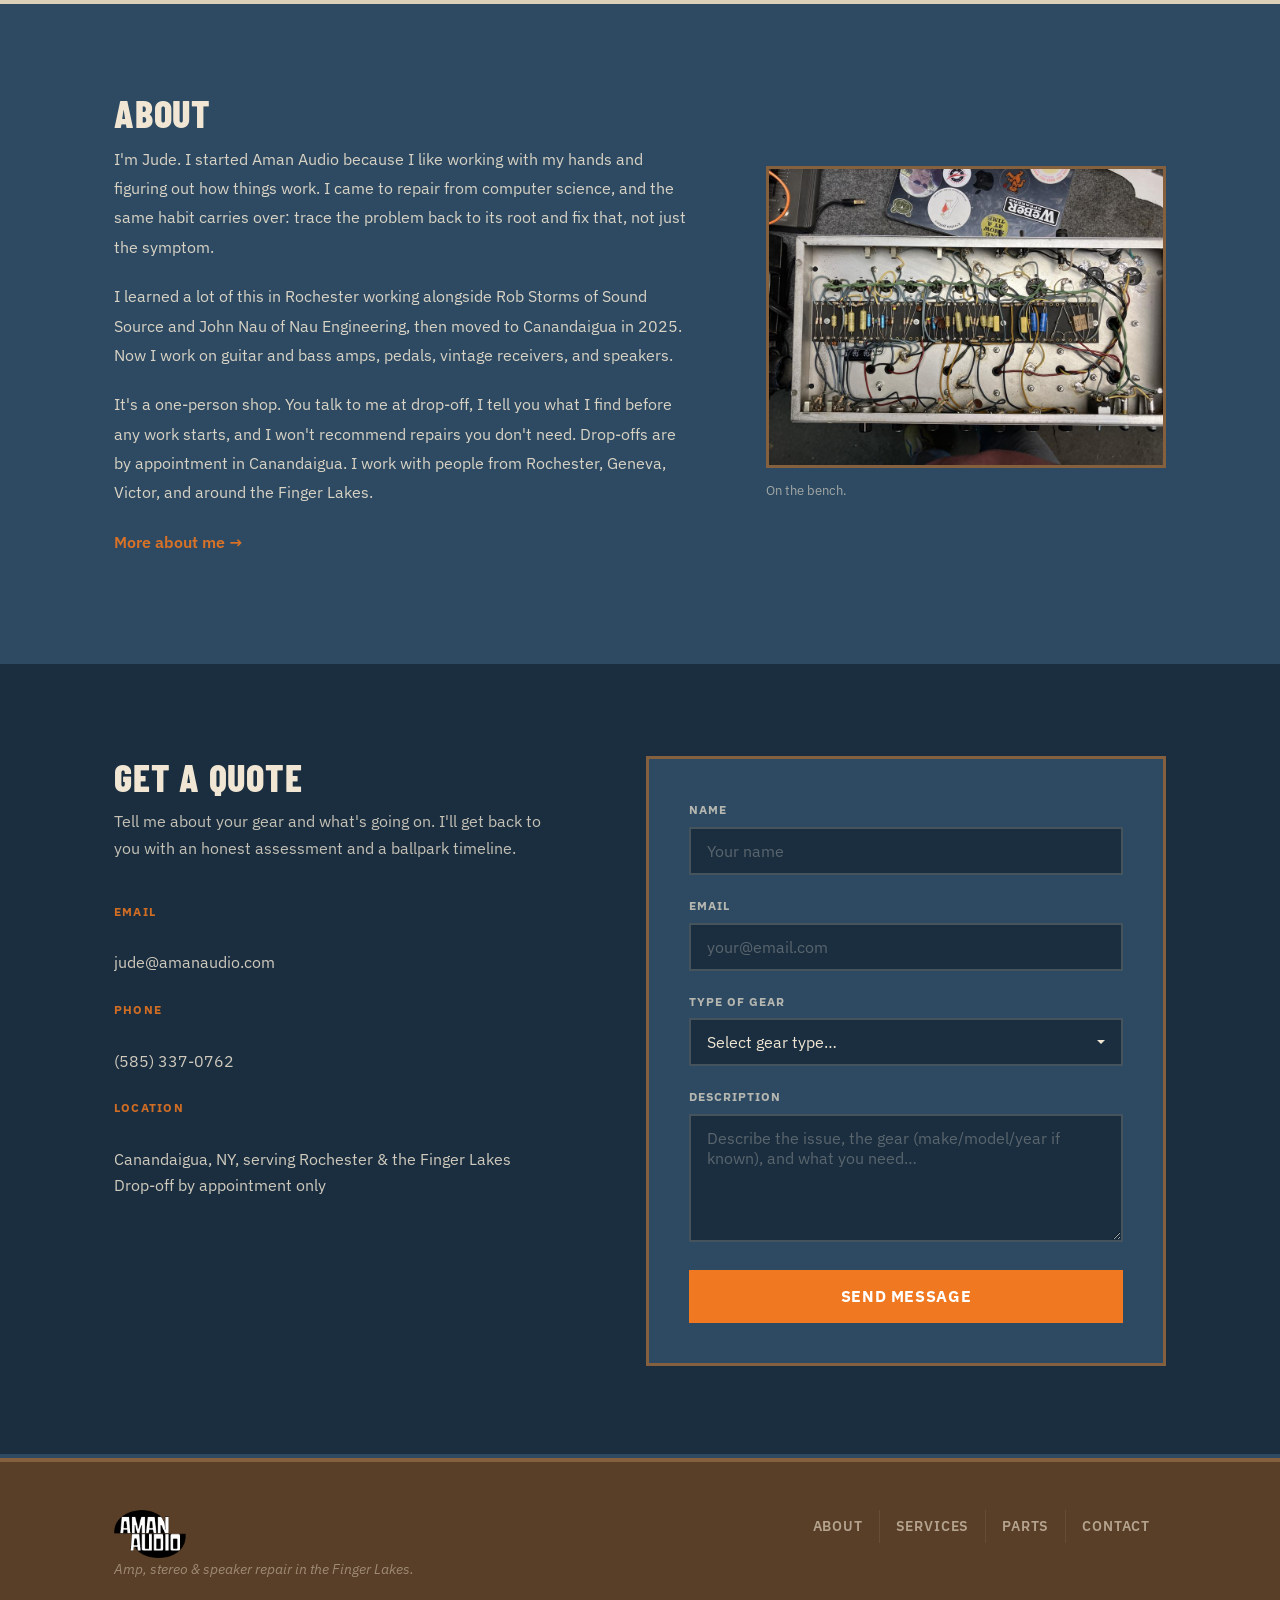
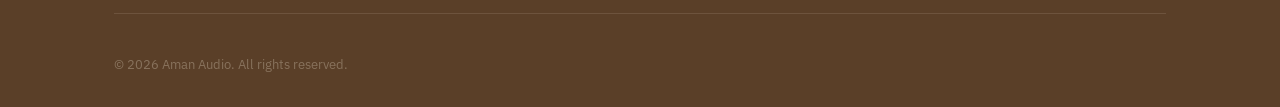
==== commit a1ca606b: "Add stereo/speaker focus, hero photo, and social previews - Give hi-fi equal billing: new Stereo & H" ====
--- a/index.html
+++ b/index.html
@@ -3,23 +3,27 @@
 <head>
   <meta charset="UTF-8" />
   <meta name="viewport" content="width=device-width, initial-scale=1.0" />
-  <title>Guitar Amp &amp; Pedal Repair in Canandaigua, NY | Aman Audio</title>
-  <meta name="description" content="Guitar amplifier repair, pedal repair, vintage stereo restoration, and custom builds in Canandaigua, NY — serving Rochester and the Finger Lakes. By appointment. Honest diagnostics, fast turnaround." />
+  <title>Guitar Amp, Stereo &amp; Speaker Repair in Canandaigua, NY | Aman Audio</title>
+  <meta name="description" content="Guitar amp and pedal repair, vintage stereo receiver repair, and speaker refoaming and repair in Canandaigua, NY, serving Rochester and the Finger Lakes. By appointment. Honest diagnostics, fast turnaround." />
 
   <!-- Canonical -->
   <link rel="canonical" href="https://amanaudio.com/" />
 
   <!-- Open Graph -->
   <meta property="og:type" content="website" />
-  <meta property="og:title" content="Guitar Amp &amp; Pedal Repair in Canandaigua, NY | Aman Audio" />
-  <meta property="og:description" content="Guitar amplifier repair, pedal repair, vintage stereo restoration, and custom builds in Canandaigua, NY — serving Rochester and the Finger Lakes. By appointment." />
-  <meta property="og:image" content="https://amanaudio.com/logo.png" />
+  <meta property="og:site_name" content="Aman Audio" />
+  <meta property="og:title" content="Guitar Amp, Stereo &amp; Speaker Repair in Canandaigua, NY | Aman Audio" />
+  <meta property="og:description" content="Guitar amp and pedal repair, vintage stereo receiver repair, and speaker refoaming and repair in Canandaigua, NY, serving Rochester and the Finger Lakes. By appointment." />
+  <meta property="og:image" content="https://amanaudio.com/images/og-image.jpg" />
+  <meta property="og:image:width" content="1200" />
+  <meta property="og:image:height" content="630" />
   <meta property="og:url" content="https://amanaudio.com/" />
 
   <!-- Twitter Card -->
-  <meta name="twitter:card" content="summary" />
-  <meta name="twitter:title" content="Guitar Amp &amp; Pedal Repair in Canandaigua, NY | Aman Audio" />
-  <meta name="twitter:description" content="Guitar amplifier repair, pedal repair, vintage stereo restoration, and custom builds in Canandaigua, NY — serving Rochester and the Finger Lakes. By appointment." />
+  <meta name="twitter:card" content="summary_large_image" />
+  <meta name="twitter:title" content="Guitar Amp, Stereo &amp; Speaker Repair in Canandaigua, NY | Aman Audio" />
+  <meta name="twitter:description" content="Guitar amp and pedal repair, vintage stereo receiver repair, and speaker refoaming and repair in Canandaigua, NY, serving Rochester and the Finger Lakes. By appointment." />
+  <meta name="twitter:image" content="https://amanaudio.com/images/og-image.jpg" />
 
   <!-- Structured Data: LocalBusiness -->
   <script type="application/ld+json">
@@ -27,9 +31,10 @@
     "@context": "https://schema.org",
     "@type": "LocalBusiness",
     "name": "Aman Audio",
-    "description": "Expert guitar amplifier repair, vintage stereo restoration, electronics modifications, and custom builds.",
+    "description": "Expert guitar amplifier and pedal repair, vintage stereo receiver and amplifier repair, speaker repair, modifications, and custom builds.",
     "url": "https://amanaudio.com/",
-    "image": "https://amanaudio.com/logo.png",
+    "image": "https://amanaudio.com/images/og-image.jpg",
+    "logo": "https://amanaudio.com/logos/logo.png",
     "telephone": "+15853370762",
     "email": "jude@amanaudio.com",
     "address": {
@@ -56,12 +61,14 @@
     },
     "serviceType": [
       "Guitar Amplifier Repair",
-      "Stereo Restoration",
+      "Stereo Receiver Repair",
+      "Vintage Stereo Restoration",
+      "Speaker Repair",
+      "Speaker Refoaming",
       "Electronics Modification",
       "Custom Builds",
       "Guitar Pedal Repair"
-    ],
-    "slogan": "From bench to stage — done right."
+    ]
   }
   </script>
 
@@ -75,7 +82,7 @@
   <!-- HEADER / NAV -->
   <header class="site-header" id="top">
     <nav class="nav-inner">
-      <a href="#top" class="logo"><img src="logo-bw.png" alt="Aman Audio" class="logo-img" /></a>
+      <a href="#top" class="logo"><img src="logos/logo-bw.png" alt="Aman Audio" class="logo-img" /></a>
       <button class="nav-toggle" aria-label="Toggle navigation" aria-expanded="false">
         <span></span><span></span><span></span>
       </button>
@@ -93,18 +100,17 @@
     <!-- HERO -->
     <section class="hero" id="hero">
       <div class="hero-content">
-        <img src="logo-bw.png" alt="Aman Audio" class="hero-logo" />
         <div class="hero-rule"></div>
         <div class="hero-location">Canandaigua, NY &nbsp;·&nbsp; By Appointment</div>
-        <h1 class="hero-title">BENCH TO<br>STAGE.</h1>
+        <h1 class="hero-title">AMPS.<br>STEREOS.<br>SPEAKERS.</h1>
         <p class="hero-body">
-          Guitar amp repair, vintage stereo restoration, mods, and custom builds —
-          done right by someone who actually knows the gear.
+          Repair and restoration for guitar gear and home audio. You deal with the
+          person doing the work, start to finish.
         </p>
         <div class="hero-actions">
           <a href="#contact" class="btn btn-primary">Get a Quote</a>
           <a href="services.html" class="btn btn-secondary">View Services</a>
-          <a href="mailto:jude.aman123@gmail.com?subject=Drop-Off%20Appointment%20Request&body=Hello%2C%20I%20would%20like%20to%20schedule%20a%20time%20to%20drop%20off%20my%20____" class="btn btn-secondary">Book a Drop-Off</a>
+          <a href="mailto:jude@amanaudio.com?subject=Drop-Off%20Appointment%20Request&body=Hello%2C%20I%20would%20like%20to%20schedule%20a%20time%20to%20drop%20off%20my%20____" class="btn btn-secondary">Book a Drop-Off</a>
         </div>
         <div class="hero-contact">
           <a href="tel:+15853370762">(585) 337-0762</a>
@@ -117,8 +123,8 @@
     <!-- SERVICES -->
     <section class="services" id="services">
       <div class="container">
-        <h2 class="section-title">What We Do</h2>
-        <p class="section-subtitle">Every piece of gear that comes through the shop gets the full treatment — careful diagnosis, honest assessment, and skilled hands.</p>
+        <h2 class="section-title">Services</h2>
+        <p class="section-subtitle">Every piece of gear that comes through the shop gets the full treatment: careful diagnosis, honest assessment, and skilled hands.</p>
         <div class="services-grid">
 
           <article class="service-card">
@@ -128,31 +134,8 @@
                 <circle cx="8" cy="36" r="4" stroke="currentColor" stroke-width="2.5"/>
               </svg>
             </div>
-            <h3>Repairs</h3>
-            <p>Amplifiers, stereos, guitar pedals, and consumer electronics. Whether it's a blown fuse or a failed output transformer, we find the fault and fix it properly.</p>
-          </article>
-
-          <article class="service-card">
-            <div class="service-icon">
-              <svg viewBox="0 0 48 48" fill="none" xmlns="http://www.w3.org/2000/svg" aria-hidden="true">
-                <path d="M6 24H42M24 6V42M12 12L36 36M36 12L12 36" stroke="currentColor" stroke-width="2.5" stroke-linecap="round"/>
-                <circle cx="24" cy="24" r="6" stroke="currentColor" stroke-width="2.5"/>
-              </svg>
-            </div>
-            <h3>Modifications</h3>
-            <p>Tone upgrades, circuit mods, bias adjustments, and custom wiring. Unlock the full potential of your gear with thoughtful, reversible modifications.</p>
-          </article>
-
-          <article class="service-card">
-            <div class="service-icon">
-              <svg viewBox="0 0 48 48" fill="none" xmlns="http://www.w3.org/2000/svg" aria-hidden="true">
-                <path d="M6 38C6 38 10 30 24 30C38 30 42 38 42 38" stroke="currentColor" stroke-width="2.5" stroke-linecap="round"/>
-                <path d="M24 30V10M16 18L24 10L32 18" stroke="currentColor" stroke-width="2.5" stroke-linecap="round" stroke-linejoin="round"/>
-                <path d="M10 38H38" stroke="currentColor" stroke-width="2.5" stroke-linecap="round"/>
-              </svg>
-            </div>
-            <h3>Restorations</h3>
-            <p>Vintage gear brought back to factory spec — or better. From classic hi-fi receivers to antique tube amplifiers, we respect the original design while making it reliable.</p>
+            <h3>Amp &amp; Pedal Repair</h3>
+            <p>Guitar and bass amps, tube and solid-state, plus pedals and effects. Whether it's a blown fuse or a failed output transformer, I find the fault and fix it properly.</p>
           </article>
 
           <article class="service-card">
@@ -164,8 +147,32 @@
                 <path d="M22 26H26M6 20H42" stroke="currentColor" stroke-width="2.5" stroke-linecap="round"/>
               </svg>
             </div>
-            <h3>Custom Builds</h3>
-            <p>From-scratch amp and pedal builds to your exact specification. If you can describe the tone in your head, we can design and build the circuit that gets you there.</p>
+            <h3>Stereo &amp; Hi-Fi</h3>
+            <p>Vintage receivers, integrated amps, and power amps. Recaps, scratchy pots and switches, dead channels, dial lamps, and protection faults, brought back to factory spec and made reliable.</p>
+          </article>
+
+          <article class="service-card">
+            <div class="service-icon">
+              <svg viewBox="0 0 48 48" fill="none" xmlns="http://www.w3.org/2000/svg" aria-hidden="true">
+                <rect x="10" y="4" width="28" height="40" rx="3" stroke="currentColor" stroke-width="2.5"/>
+                <circle cx="24" cy="29" r="9" stroke="currentColor" stroke-width="2.5"/>
+                <circle cx="24" cy="29" r="3" stroke="currentColor" stroke-width="2.5"/>
+                <circle cx="24" cy="12" r="3.5" stroke="currentColor" stroke-width="2.5"/>
+              </svg>
+            </div>
+            <h3>Speaker Repair</h3>
+            <p>Foam surround replacement, re-coning, driver replacement, and crossover rebuilds. Rotted foam or a blown woofer doesn't mean a great pair of speakers is done.</p>
+          </article>
+
+          <article class="service-card">
+            <div class="service-icon">
+              <svg viewBox="0 0 48 48" fill="none" xmlns="http://www.w3.org/2000/svg" aria-hidden="true">
+                <path d="M6 24H42M24 6V42M12 12L36 36M36 12L12 36" stroke="currentColor" stroke-width="2.5" stroke-linecap="round"/>
+                <circle cx="24" cy="24" r="6" stroke="currentColor" stroke-width="2.5"/>
+              </svg>
+            </div>
+            <h3>Mods &amp; Custom Builds</h3>
+            <p>Tone upgrades, circuit mods, and custom wiring, or a from-scratch amp or pedal built to your spec. Thoughtful work that respects the original design.</p>
           </article>
 
         </div>
@@ -179,85 +186,28 @@
           <div class="about-text">
             <h2 class="section-title">About</h2>
             <p>
-              Aman Audio was founded on a simple conviction: good gear deserves good care.
-              With decades of hands-on experience across tube amplifiers, solid-state circuits,
-              vintage hi-fi, and guitar electronics, we bring a depth of knowledge that goes
-              beyond surface-level repair.
+              I'm Jude. I started Aman Audio because I like working with my hands and
+              figuring out how things work. I came to repair from computer science, and
+              the same habit carries over: trace the problem back to its root and fix
+              that, not just the symptom.
             </p>
             <p>
-              Every job — whether it's a straightforward capacitor replacement or a complete
-              ground-up custom build — gets the same level of attention. We take the time to
-              understand what you're after, explain what we find, and never recommend work
-              that isn't necessary.
+              I learned a lot of this in Rochester working alongside Rob Storms of Sound
+              Source and John Nau of Nau Engineering, then moved to Canandaigua in 2025.
+              Now I work on guitar and bass amps, pedals, vintage receivers, and speakers.
             </p>
             <p>
-              This is a one-person shop. When you bring your gear to Aman Audio, you're
-              dealing directly with the person doing the work — no handoffs, no surprises.
+              It's a one-person shop. You talk to me at drop-off, I tell you what I find
+              before any work starts, and I won't recommend repairs you don't need.
+              Drop-offs are by appointment in Canandaigua. I work with people from
+              Rochester, Geneva, Victor, and around the Finger Lakes.
             </p>
-            <p>
-              Based in Canandaigua, NY and serving musicians across Rochester, Geneva,
-              Victor, and the greater Finger Lakes region. Drop-offs are by appointment.
-            </p>
+            <p><a href="about.html">More about me &rarr;</a></p>
           </div>
-          <div class="about-accent">
-            <div class="about-accent-inner">
-              <p class="about-quote">"The circuit never lies — if you're patient enough to listen."</p>
-              <span class="about-attr">— Workshop philosophy</span>
-            </div>
-          </div>
-        </div>
-      </div>
-    </section>
-
-    <!-- WHY AMAN AUDIO -->
-    <section class="why" id="why">
-      <div class="container">
-        <h2 class="section-title">Why Aman Audio</h2>
-        <div class="why-grid">
-
-          <div class="why-item">
-            <div class="why-icon">
-              <svg viewBox="0 0 36 36" fill="none" xmlns="http://www.w3.org/2000/svg" aria-hidden="true">
-                <path d="M18 4L21.5 14H32L23.5 20L27 30L18 24L9 30L12.5 20L4 14H14.5L18 4Z" stroke="currentColor" stroke-width="2" stroke-linejoin="round"/>
-              </svg>
-            </div>
-            <h3>Honest Diagnostics</h3>
-            <p>Clear explanation of what's wrong, what it'll cost, and whether it's worth fixing — before any work begins.</p>
-          </div>
-
-          <div class="why-item">
-            <div class="why-icon">
-              <svg viewBox="0 0 36 36" fill="none" xmlns="http://www.w3.org/2000/svg" aria-hidden="true">
-                <circle cx="18" cy="18" r="14" stroke="currentColor" stroke-width="2"/>
-                <path d="M18 10V18L23 23" stroke="currentColor" stroke-width="2" stroke-linecap="round" stroke-linejoin="round"/>
-              </svg>
-            </div>
-            <h3>Fast Turnaround</h3>
-            <p>Most repairs diagnosed within 48 hours. Common fixes completed within the week — because your gear has places to be.</p>
-          </div>
-
-          <div class="why-item">
-            <div class="why-icon">
-              <svg viewBox="0 0 36 36" fill="none" xmlns="http://www.w3.org/2000/svg" aria-hidden="true">
-                <path d="M6 28L14 20L20 26L30 14" stroke="currentColor" stroke-width="2" stroke-linecap="round" stroke-linejoin="round"/>
-                <path d="M26 14H30V18" stroke="currentColor" stroke-width="2" stroke-linecap="round" stroke-linejoin="round"/>
-              </svg>
-            </div>
-            <h3>Deep Hands-On Experience</h3>
-            <p>Deep familiarity with vintage and modern gear alike — tube circuits, solid-state, class A/B, digital hybrids.</p>
-          </div>
-
-          <div class="why-item">
-            <div class="why-icon">
-              <svg viewBox="0 0 36 36" fill="none" xmlns="http://www.w3.org/2000/svg" aria-hidden="true">
-                <rect x="4" y="10" width="28" height="18" rx="2" stroke="currentColor" stroke-width="2"/>
-                <path d="M4 16H32M10 10V28M26 10V28" stroke="currentColor" stroke-width="2" stroke-linecap="round"/>
-              </svg>
-            </div>
-            <h3>All Eras of Gear</h3>
-            <p>From 1950s mono hi-fi to modern boutique pedal boards — if it has a signal path, we can work on it.</p>
-          </div>
-
+          <figure class="about-accent">
+            <img src="images/bench-chassis.jpg" alt="Tube amp chassis open on the bench mid-repair" class="about-photo" width="1000" height="750" loading="lazy" />
+            <figcaption class="about-photo-caption">On the bench.</figcaption>
+          </figure>
         </div>
       </div>
     </section>
@@ -268,7 +218,7 @@
         <div class="contact-grid">
           <div class="contact-info">
             <h2 class="section-title">Get a Quote</h2>
-            <p>Tell us about your gear and what's going on. We'll get back to you with an honest assessment and a ballpark timeline.</p>
+            <p>Tell me about your gear and what's going on. I'll get back to you with an honest assessment and a ballpark timeline.</p>
             <div class="contact-details">
               <p>
                 <strong>Email</strong><br />
@@ -280,7 +230,7 @@
               </p>
               <p>
                 <strong>Location</strong><br />
-                Canandaigua, NY — serving Rochester &amp; the Finger Lakes<br />
+                Canandaigua, NY, serving Rochester &amp; the Finger Lakes<br />
                 Drop-off by appointment only
               </p>
             </div>
@@ -311,7 +261,7 @@
                 <option value="pedal">Guitar Pedal / Effect</option>
                 <option value="stereo-receiver">Stereo Receiver / Integrated Amp</option>
                 <option value="turntable">Turntable</option>
-                <option value="speakers">Speakers</option>
+                <option value="speakers">Speakers / Speaker Repair</option>
                 <option value="custom-build">Custom Build Request</option>
                 <option value="other">Other Electronics</option>
               </select>
@@ -335,8 +285,8 @@
     <div class="container">
       <div class="footer-inner">
         <div class="footer-brand">
-          <img src="logo-bw.png" alt="Aman Audio" class="logo-img footer-logo-img" />
-          <p class="footer-tagline">From bench to stage — done right.</p>
+          <img src="logos/logo-bw.png" alt="Aman Audio" class="logo-img footer-logo-img" />
+          <p class="footer-tagline">Amp, stereo &amp; speaker repair in the Finger Lakes.</p>
         </div>
         <nav class="footer-nav" aria-label="Footer navigation">
           <a href="/about.html">About</a>
--- a/style.css
+++ b/style.css
@@ -2,12 +2,12 @@
    DESIGN SYSTEM
    =========================== */
 :root {
-  --brown:       #6f5037;   /* anchor brown */
-  --brown-dark:  #3d2a17;   /* deep brown — header, footer */
-  --brown-light: #9a7450;   /* lighter brown for accents */
+  --brown:       #84603f;   /* anchor brown */
+  --brown-dark:  #5a3f28;   /* deep brown: header, footer */
+  --brown-light: #c9a27a;   /* lighter brown for accents */
   --blue:        #658fab;   /* dusty blue */
-  --blue-dark:   #2e4a62;   /* deep blue — dark sections */
-  --blue-deeper: #1a2e40;   /* very deep blue — contact */
+  --blue-dark:   #2e4a62;   /* deep blue: dark sections */
+  --blue-deeper: #1a2e40;   /* very deep blue: contact */
   --amber:       #f07820;   /* CTA / highlight */
   --cream:       #f0e6d3;   /* light section bg */
   --cream-dark:  #ddd0b8;   /* alternate light bg */
@@ -219,9 +219,14 @@
   min-height: 88vh;
   display: flex;
   align-items: center;
-  background: var(--brown-dark);
+  background:
+    linear-gradient(90deg, rgba(58, 40, 25, 0.94) 0%, rgba(58, 40, 25, 0.82) 45%, rgba(58, 40, 25, 0.45) 100%),
+    url("images/hero-bench.jpg") center / cover no-repeat,
+    var(--brown-dark);
   border-bottom: 6px solid var(--brown);
   padding: 6rem 1.5rem;
+  /* line hero text up with the 1100px .container used everywhere else */
+  padding-left: max(1.5rem, calc((100% - 1100px) / 2 + 1.5rem));
 }
 
 .hero-content {
@@ -230,17 +235,11 @@
   max-width: 720px;
 }
 
-.hero-logo {
-  height: clamp(56px, 8vw, 88px);
-  width: auto;
-  margin-bottom: 0;
-}
-
 .hero-rule {
   width: 100%;
   height: 5px;
   background: var(--amber);
-  margin: 1.75rem 0 2rem;
+  margin: 0 0 2rem;
 }
 
 .hero-location {
@@ -298,7 +297,7 @@
 }
 
 /* ===========================
-   SERVICES — cream block
+   SERVICES: cream block
    =========================== */
 .services {
   background: var(--cream);
@@ -361,7 +360,7 @@
 }
 
 /* ===========================
-   ABOUT — blue block
+   ABOUT: blue block
    =========================== */
 .about {
   background: var(--blue-dark);
@@ -371,7 +370,7 @@
 
 .about-grid {
   display: grid;
-  grid-template-columns: 1fr 340px;
+  grid-template-columns: 1fr 400px;
   gap: 5rem;
   align-items: center;
 }
@@ -386,92 +385,27 @@
   line-height: 1.8;
 }
 
-.about-accent-inner {
-  background: var(--blue-deeper);
+.about-photo {
   border: 3px solid var(--brown);
-  padding: 2.5rem 2rem;
-  position: relative;
-}
-
-.about-accent-inner::before {
-  content: '\201C';
-  position: absolute;
-  top: -1rem;
-  left: 1.5rem;
-  font-family: Georgia, serif;
-  font-size: 5rem;
-  color: var(--brown);
-  line-height: 1;
-}
-
-.about-quote {
-  font-family: var(--font-body);
-  font-style: italic;
-  font-size: 1.15rem;
-  color: var(--cream);
-  line-height: 1.55;
-  margin-bottom: 1rem;
-}
-
-.about-attr {
+  display: block;
+  width: 100%;
+  height: auto;
+}
+
+.about-photo-caption {
+  margin-top: 0.75rem;
   font-size: 0.82rem;
+  color: var(--cream);
+  opacity: 0.6;
+}
+
+.about-text a {
   color: var(--amber);
-  letter-spacing: 0.06em;
-  text-transform: uppercase;
   font-weight: 600;
 }
 
 /* ===========================
-   WHY AMAN AUDIO — cream-dark block
-   =========================== */
-.why {
-  background: var(--cream-dark);
-  padding: 5.5rem 0;
-  border-bottom: 4px solid var(--cream);
-}
-
-.why .section-title { color: var(--brown-dark); }
-
-.why-grid {
-  display: grid;
-  grid-template-columns: repeat(4, 1fr);
-  gap: 0;
-  margin-top: 3rem;
-  border: 3px solid var(--brown);
-}
-
-.why-item {
-  text-align: center;
-  padding: 2rem 1.5rem;
-  border-right: 3px solid var(--brown);
-}
-
-.why-item:last-child {
-  border-right: none;
-}
-
-.why-icon {
-  width: 44px;
-  height: 44px;
-  margin: 0 auto 1.25rem;
-  color: var(--brown);
-}
-
-.why-item h3 {
-  font-family: var(--font-heading);
-  font-size: 1.1rem;
-  color: var(--brown-dark);
-  margin-bottom: 0.5rem;
-}
-
-.why-item p {
-  color: var(--text-mid);
-  font-size: 0.91rem;
-  line-height: 1.7;
-}
-
-/* ===========================
-   CONTACT — deep blue block
+   CONTACT: deep blue block
    =========================== */
 .contact {
   background: var(--blue-deeper);
@@ -587,7 +521,7 @@
 }
 
 /* ===========================
-   FOOTER — brown-dark block
+   FOOTER: brown-dark block
    =========================== */
 .site-footer {
   background: var(--brown-dark);
@@ -665,14 +599,6 @@
   .service-card:nth-child(2) { border-right: none; }
   .service-card:nth-child(3) { border-right: 3px solid var(--brown); border-top: 3px solid var(--brown); }
   .service-card:nth-child(4) { border-right: none; border-top: 3px solid var(--brown); }
-
-  .why-grid {
-    grid-template-columns: 1fr 1fr;
-  }
-
-  .why-item:nth-child(2) { border-right: none; }
-  .why-item:nth-child(3) { border-right: 3px solid var(--brown); border-top: 3px solid var(--brown); }
-  .why-item:nth-child(4) { border-right: none; border-top: 3px solid var(--brown); }
 
   .about-grid {
     grid-template-columns: 1fr;
@@ -725,7 +651,6 @@
 
   .services,
   .about,
-  .why,
   .contact {
     padding: 4rem 0;
   }
@@ -744,19 +669,6 @@
   /* Reset nth-child overrides at mobile */
   .service-card:nth-child(3) { border-top: none; }
 
-  .why-grid {
-    grid-template-columns: 1fr;
-  }
-
-  .why-item {
-    border-right: none;
-    border-bottom: 3px solid var(--brown);
-  }
-
-  .why-item:last-child { border-bottom: none; }
-
-  .why-item:nth-child(3) { border-top: none; }
-
   .contact-form { padding: 1.75rem; }
 
   .footer-inner {
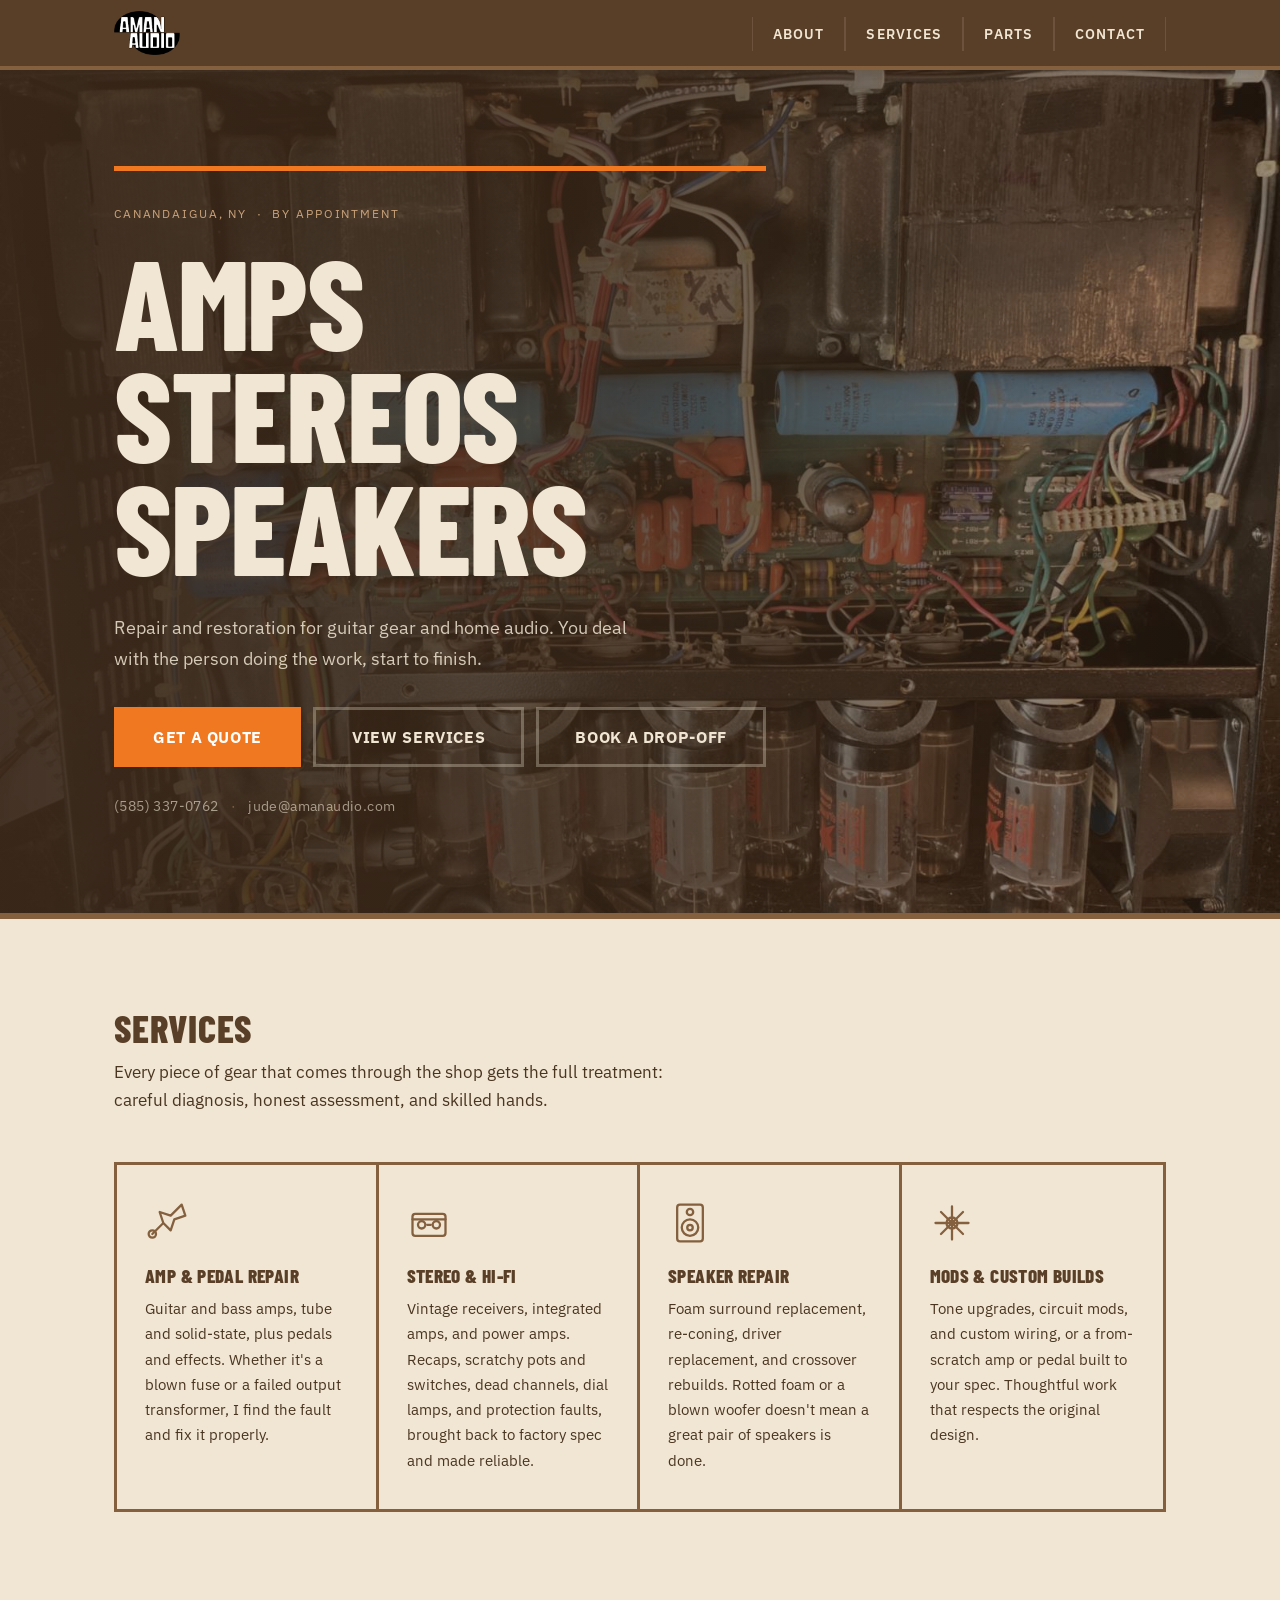
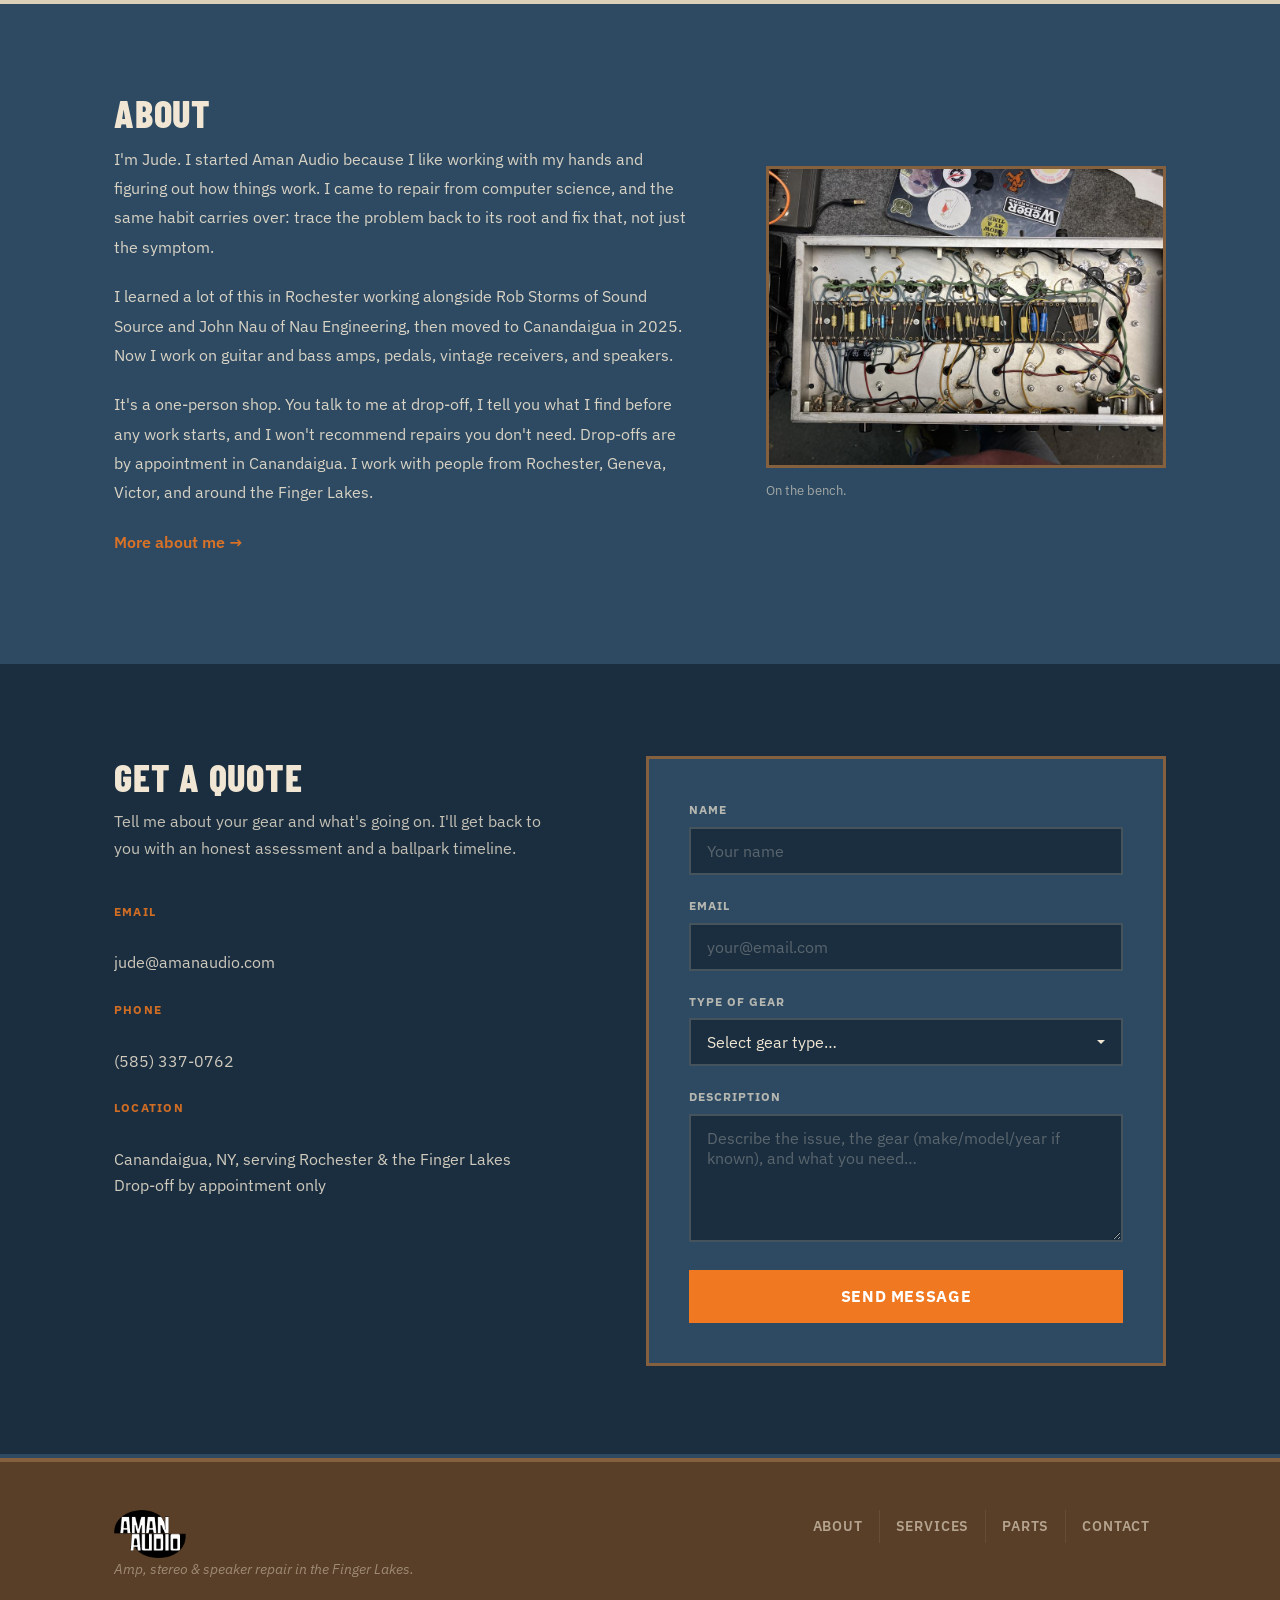
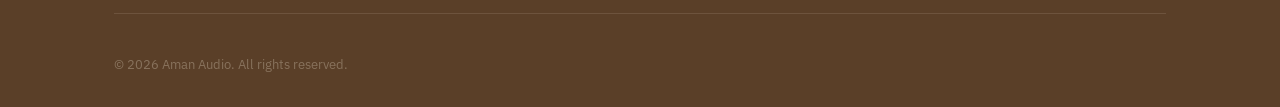
==== commit 1b260ea5: "Drop periods from hero headline Co-Authored-By: Claude Opus 5.5 <noreply@anthropic.com>" ====
--- a/index.html
+++ b/index.html
@@ -102,7 +102,7 @@
       <div class="hero-content">
         <div class="hero-rule"></div>
         <div class="hero-location">Canandaigua, NY &nbsp;·&nbsp; By Appointment</div>
-        <h1 class="hero-title">AMPS.<br>STEREOS.<br>SPEAKERS.</h1>
+        <h1 class="hero-title">AMPS<br>STEREOS<br>SPEAKERS</h1>
         <p class="hero-body">
           Repair and restoration for guitar gear and home audio. You deal with the
           person doing the work, start to finish.
